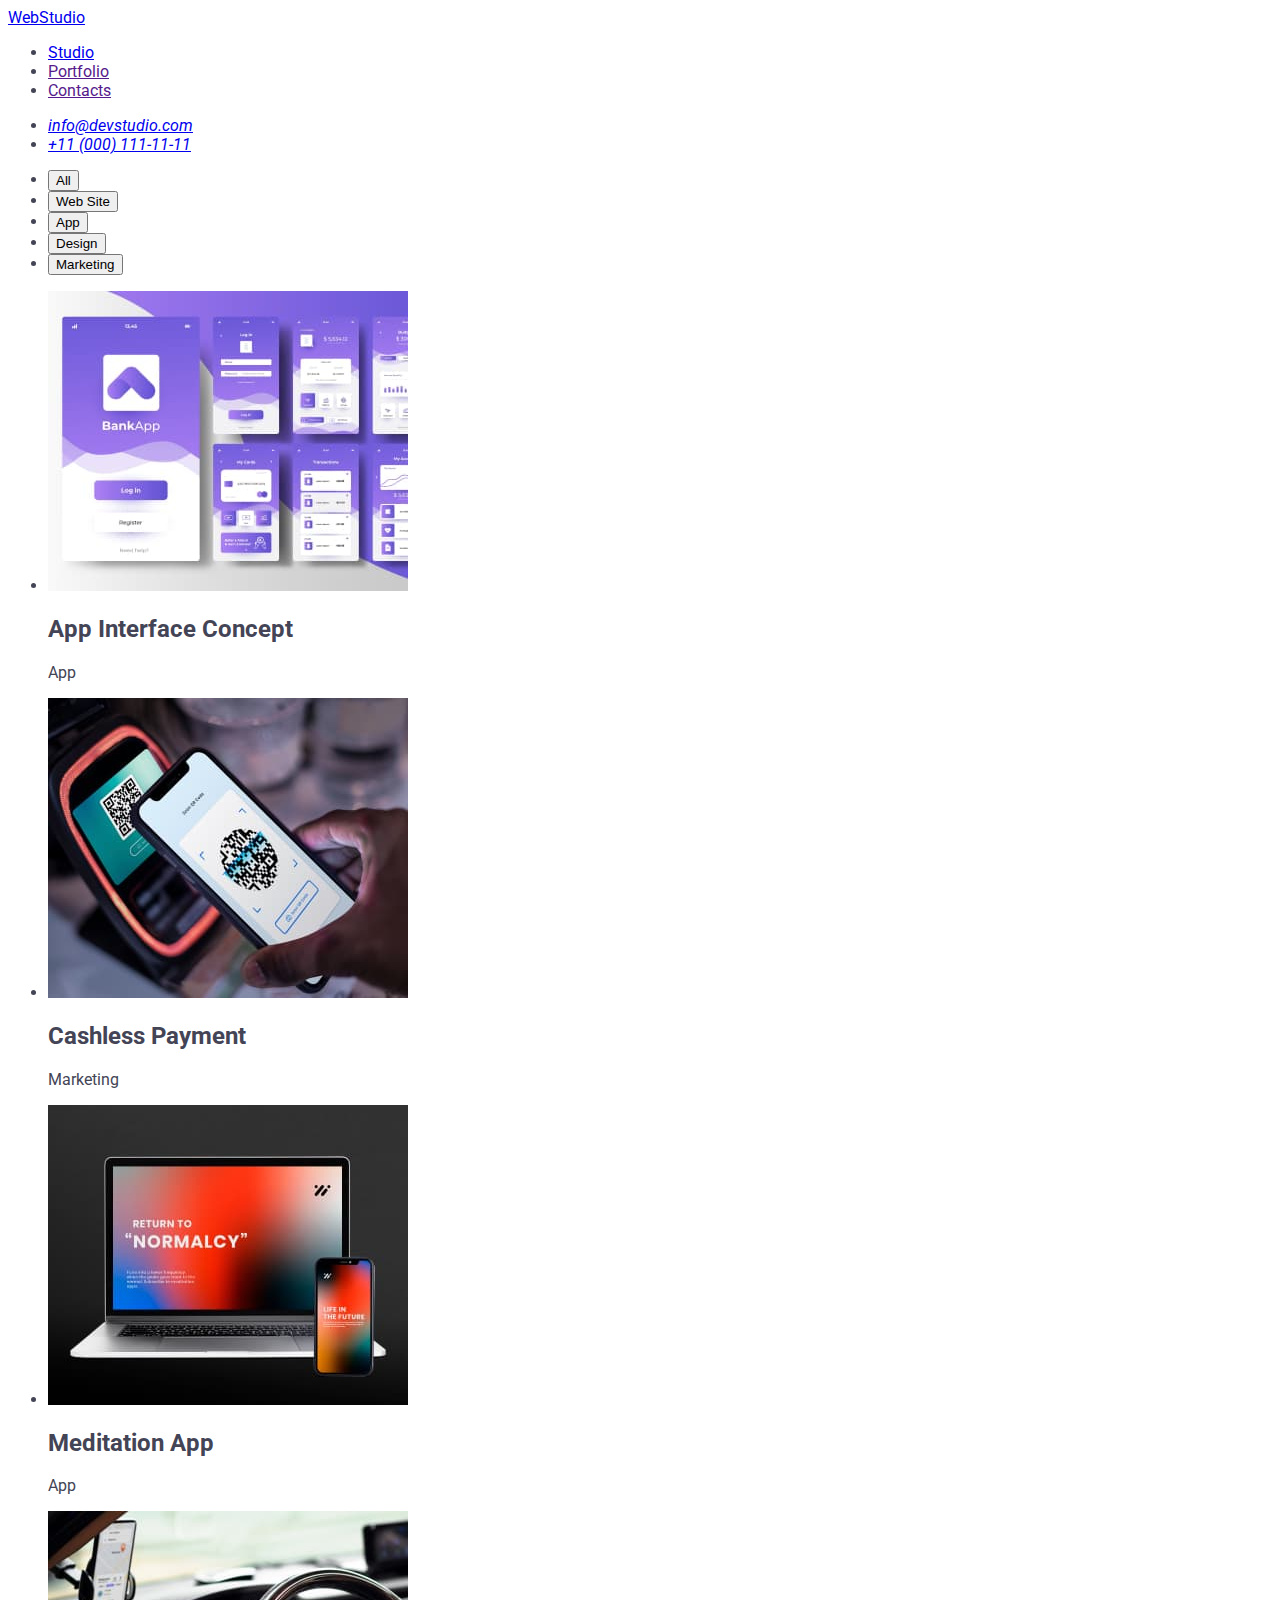
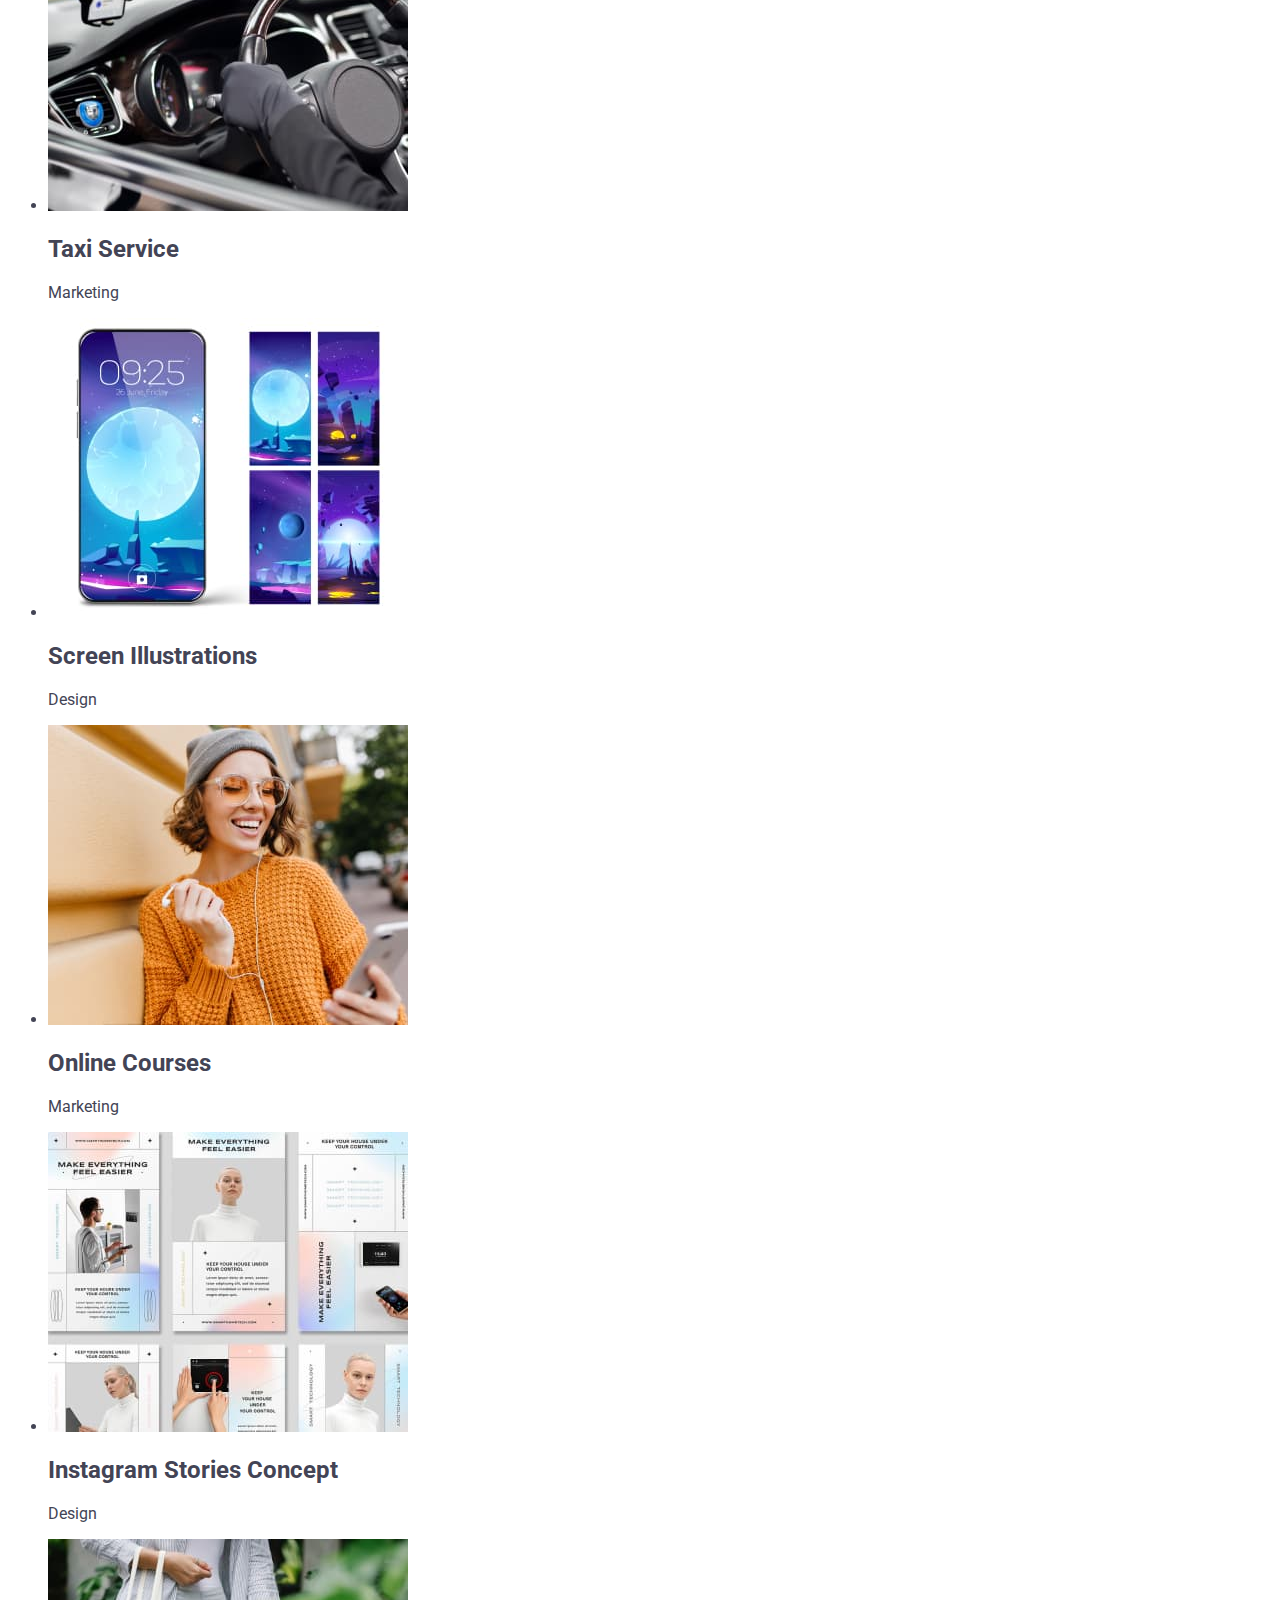
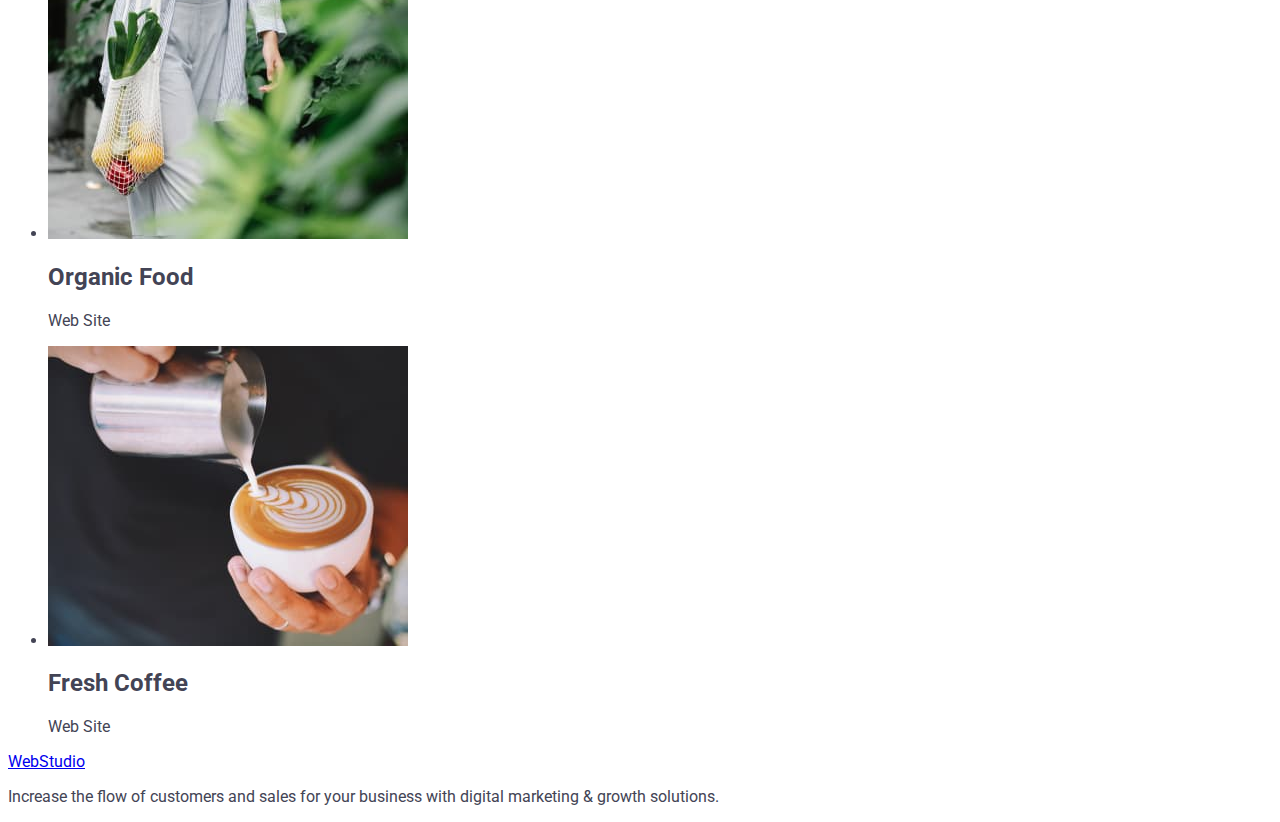
==== portfolio.html @ aa337e23 "header" ====
<!DOCTYPE html>
<html lang="en">

<head>
    <meta charset="UTF-8">
    <meta http-equiv="X-UA-Compatible" content="IE=edge">
    <meta name="viewport" content="width=device-width, initial-scale=1.0">
    <title>WebStudio</title>
    <link rel="preconnect" href="https://fonts.googleapis.com">
    <link rel="preconnect" href="https://fonts.gstatic.com" crossorigin>
    <link href="https://fonts.googleapis.com/css2?family=Raleway:wght@800&family=Roboto:wght@400;500;700;900&display=swap"
        rel="stylesheet">
    <link rel="stylesheet" href="./css/styles.css">
</head>

<body>
    <header>
        <nav>
            <a href="./index.html">WebStudio</a>
            <ul>
                <li><a href="./index.html">Studio</a></li>
                <li><a href="">Portfolio</a></li>
                <li><a href="">Contacts</a></li>
            </ul>
        </nav>
        <address>
            <ul>
                <li><a href="mailto:info@devstudio.com">info@devstudio.com</a></li>
                <li><a href="tel:+110001111111">+11 (000) 111-11-11</a></li>
            </ul>
        </address>
    </header>
    <main>
        <section>
            <h1 hidden>Filter</h1>
            <ul>
        <li><button type="button">All</button></li>
        <li><button type="button">Web Site</button></li>        
        <li><button type="button">App</button></li>
        <li><button type="button">Design</button></li>
        <li><button type="button">Marketing</button></li>
           </ul>
           <ul>
        <li>
            <img src="./images/bankap.jpg" alt="Banking App" width="360">
            <h2>App Interface Concept</h2>
            <p>App</p>
        </li>
        <li>
            <img src="./images/cashpay.jpg" alt="Cashless Payment" width="360">
            <h2>Cashless Payment</h2>
            <p>Marketing</p>
        </li>
        <li>
            <img src="./images/mediap.jpg" alt="Meditation App" width="360">
            <h2>Meditation App</h2>
            <p>App</p>
        </li>
        <li>
            <img src="./images/taxis.jpg" alt="Taxi Service" width="360">
            <h2>Taxi Service</h2>
            <p>Marketing</p>
        </li>
        <li>
            <img src="./images/screen.jpg" alt="Screen Illustrations" width="360">
            <h2>Screen Illustrations</h2>
            <p>Design</p>
        </li>
        <li>
            <img src="./images/onlinec.jpg" alt="Girl with phone" width="360">
            <h2>Online Courses</h2>
            <p>Marketing</p>
        </li>
        <li>
            <img src="./images/instor.jpg" alt="Instagram Stories" width="360">
            <h2>Instagram Stories Concept</h2>
            <p>Design</p>
        </li>
        <li>
            <img src="./images/organf.jpg" alt="Organic Food" width="360">
            <h2>Organic Food</h2>
            <p>Web Site</p>
        </li>
        <li>
            <img src="./images/fcoffee.jpg" alt="Cup with coffee" width="360">
            <h2>Fresh Coffee</h2>
            <p>Web Site</p>
        </li>
        </ul>          
        </section>
  </main>
    <footer>
        <a href="./index.html">WebStudio</a>
        <P>Increase the flow of customers and sales for your business with digital marketing & growth solutions.</P>
    </footer>
    </body>
    </html>
---- css/styles.css ----
:root {

}
body {font-family: 'Roboto', sans-serif;
    font-size: 16px;
    color: #434455;
}
.link {
        text-decoration: none;
    }

    .list {
        list-style: none;
    }
/* HEADER */

.logo {
    font-weight: 800;
    font-size: 18px;
    line-height: calc21/18;
    color: #2E2F42;
}

.logo1 {
color: #4D5AE5;
}
.link-nav {
    font-weight: 500;
    line-height: calc24/16;
    color: #2E2F42;
}
.link-adrs {
    font-style: normal;
    line-height: 1.5;
    color: #434455;
}
.link-adrs:hover,
.link-adrs:focus {color: tomato;}
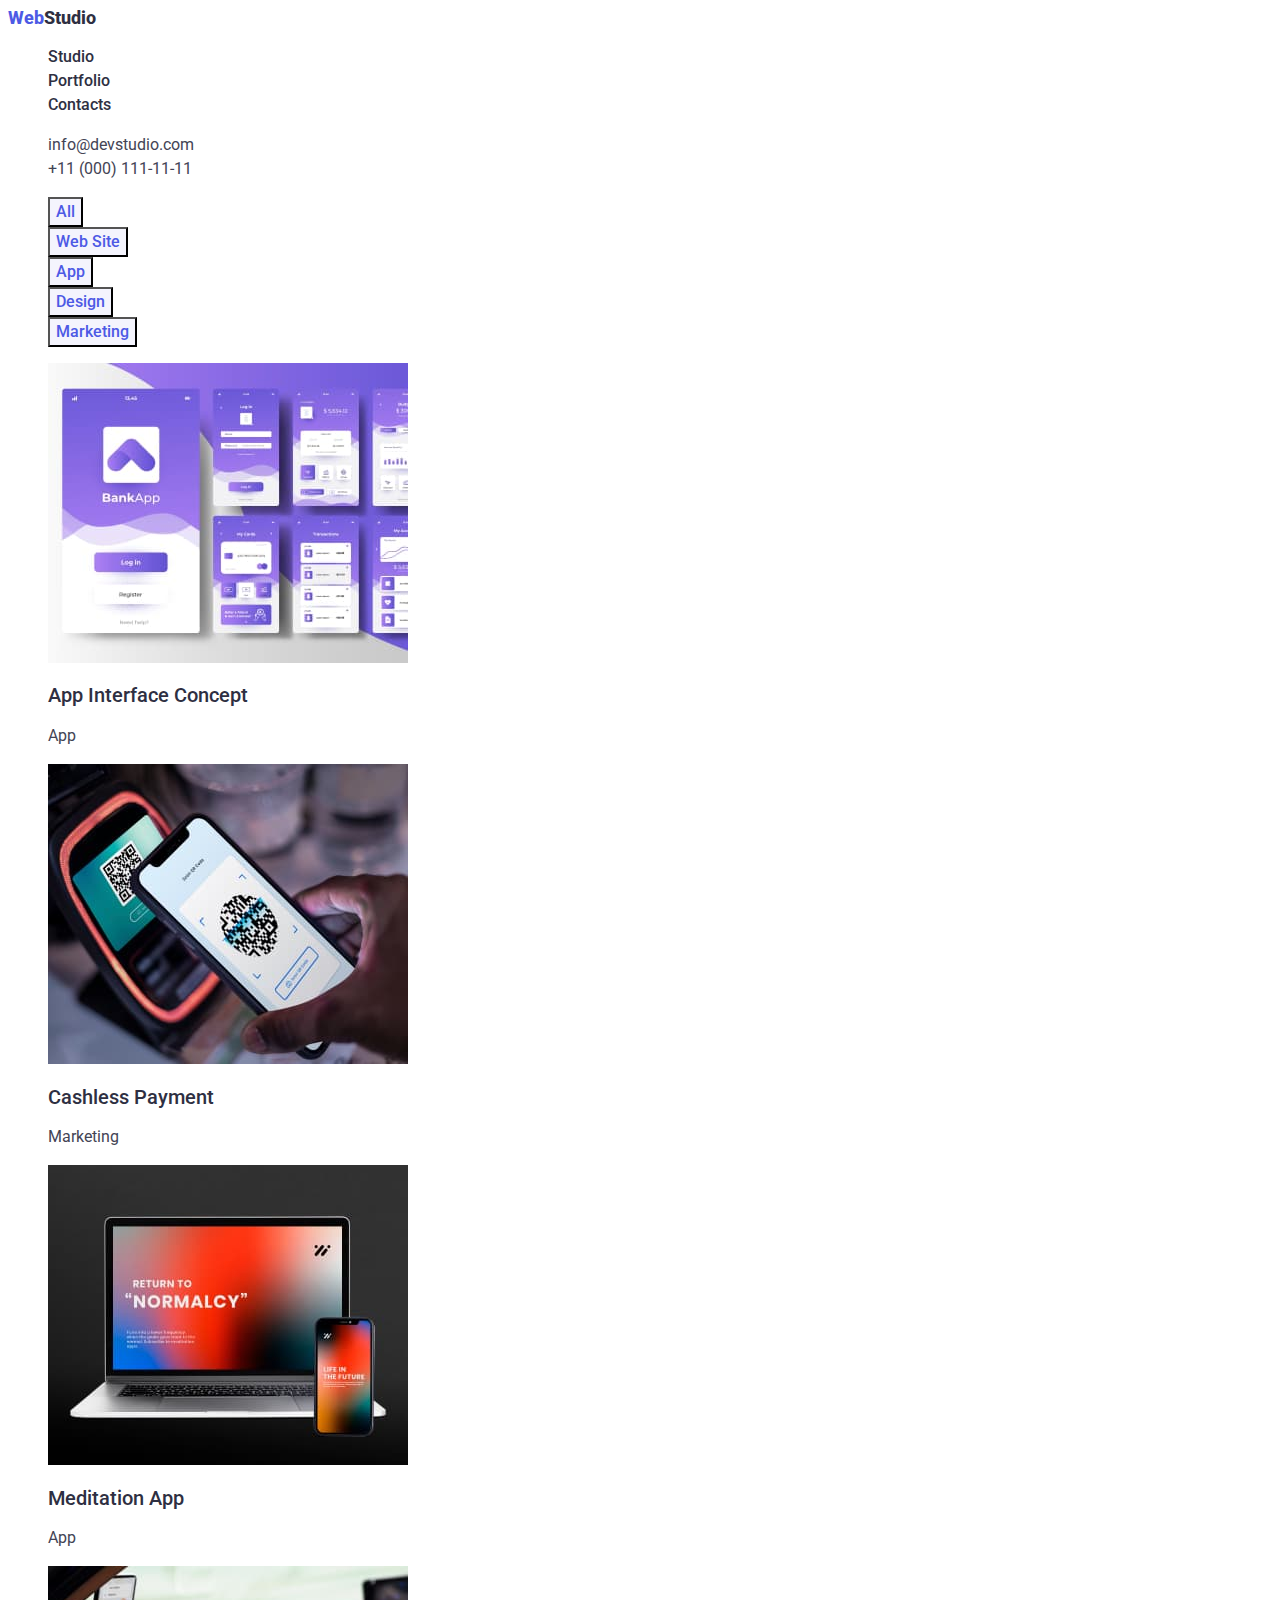
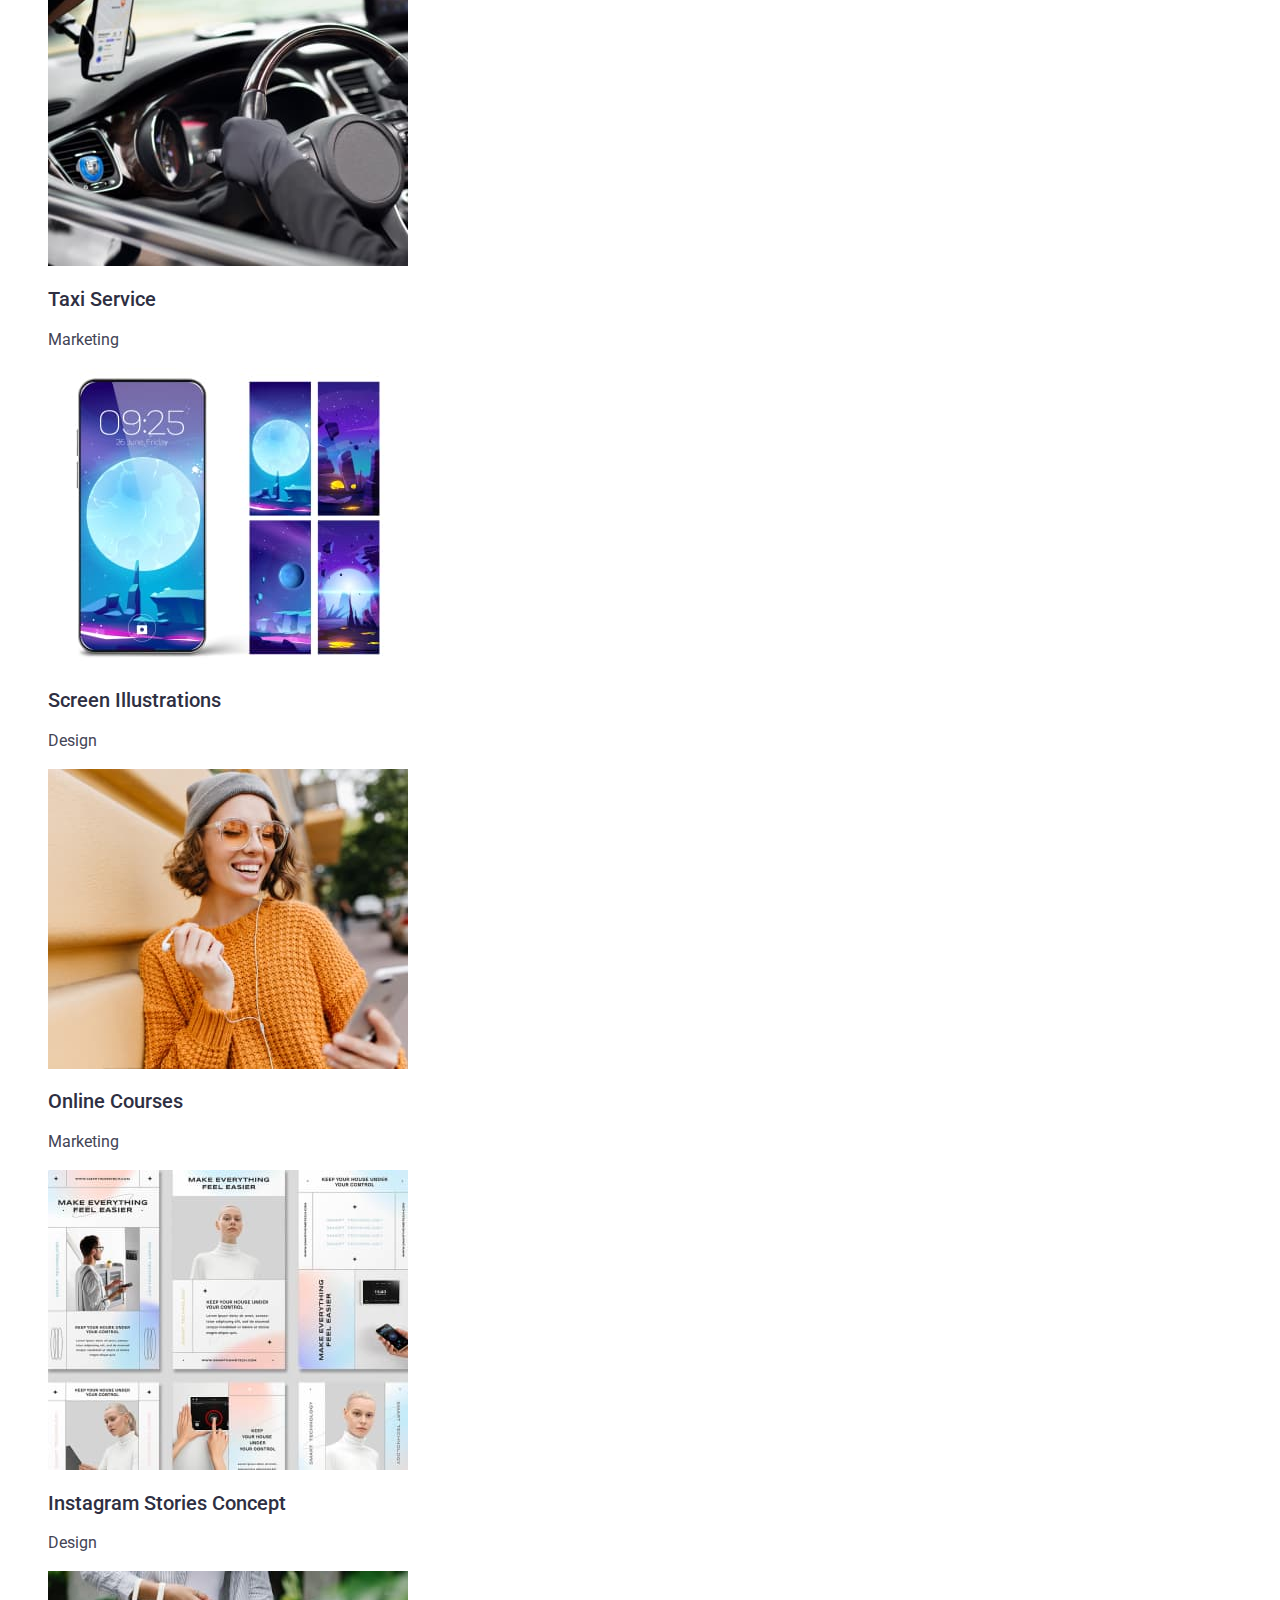
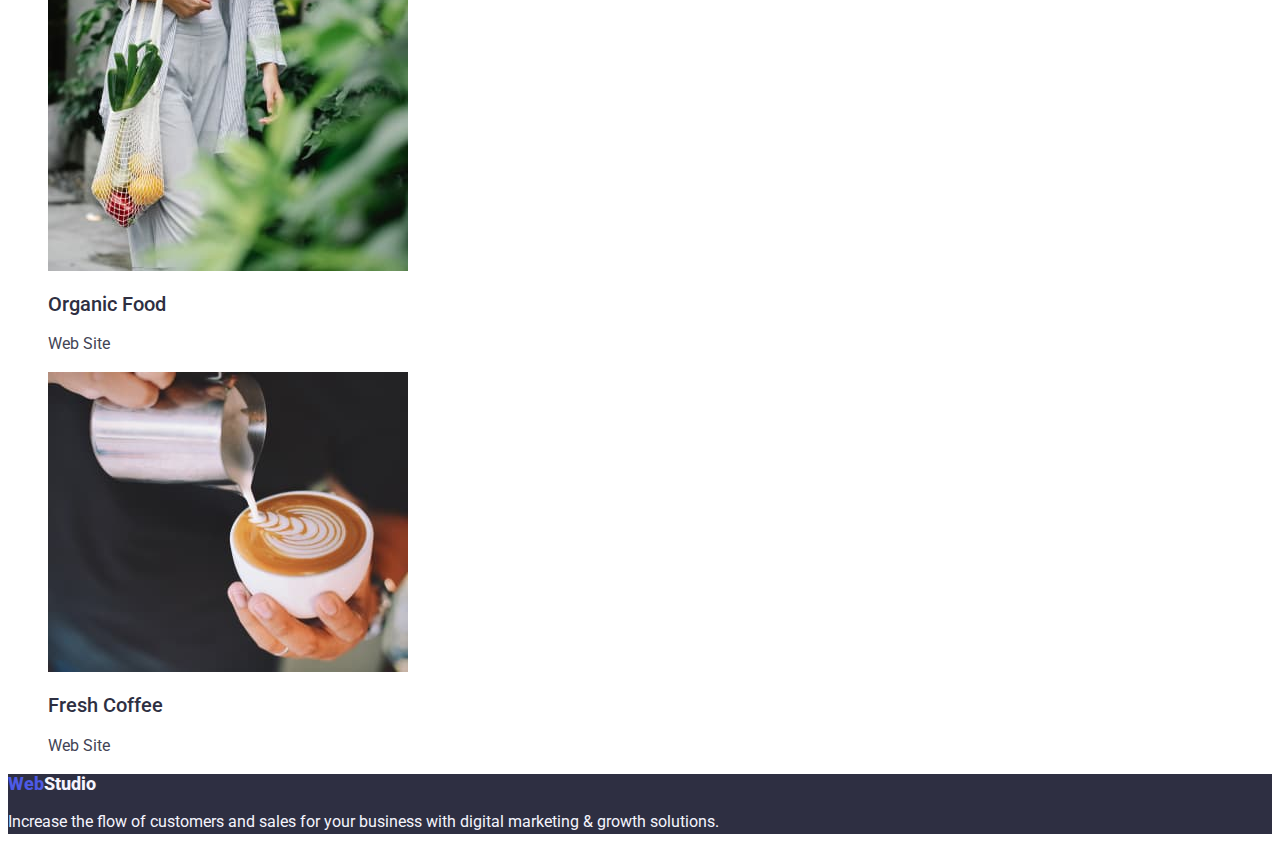
==== commit db27f336: "portcss" ====
--- a/portfolio.html
+++ b/portfolio.html
@@ -8,7 +8,8 @@
     <title>WebStudio</title>
     <link rel="preconnect" href="https://fonts.googleapis.com">
     <link rel="preconnect" href="https://fonts.gstatic.com" crossorigin>
-    <link href="https://fonts.googleapis.com/css2?family=Raleway:wght@800&family=Roboto:wght@400;500;700;900&display=swap"
+    <link
+        href="https://fonts.googleapis.com/css2?family=Raleway:wght@800&family=Roboto:wght@400;500;700;900&display=swap"
         rel="stylesheet">
     <link rel="stylesheet" href="./css/styles.css">
 </head>
@@ -16,82 +17,82 @@
 <body>
     <header>
         <nav>
-            <a href="./index.html">WebStudio</a>
-            <ul>
-                <li><a href="./index.html">Studio</a></li>
-                <li><a href="">Portfolio</a></li>
-                <li><a href="">Contacts</a></li>
+            <a href="./index.html" class="link logo"><span class="logo-part">Web</span>Studio</a>
+            <ul class="list">
+                <li><a href="./index.html" class="link-nav link">Studio</a></li>
+                <li><a href="./portfolio.html" class="link-nav link">Portfolio</a></li>
+                <li><a href="" class="link-nav link">Contacts</a></li>
             </ul>
         </nav>
         <address>
-            <ul>
-                <li><a href="mailto:info@devstudio.com">info@devstudio.com</a></li>
-                <li><a href="tel:+110001111111">+11 (000) 111-11-11</a></li>
+            <ul class="list">
+                <li><a href="mailto:info@devstudio.com" class="link-adrs link">info@devstudio.com</a></li>
+                <li><a href="tel:+110001111111" class="link-adrs link">+11 (000) 111-11-11</a></li>
             </ul>
         </address>
     </header>
     <main>
-        <section>
-            <h1 hidden>Filter</h1>
-            <ul>
-        <li><button type="button">All</button></li>
-        <li><button type="button">Web Site</button></li>        
-        <li><button type="button">App</button></li>
-        <li><button type="button">Design</button></li>
-        <li><button type="button">Marketing</button></li>
+        <section class="filter">
+            <h1 hidden class="filter-title">Filter</h1>
+            <ul class="filter-menu-list">
+        <li class="filter-list-item"><button type="button" class="filter-item-btn">All</button></li>
+        <li class="filter-list-item"><button type="button" class="filter-item-btn">Web Site</button></li>        
+        <li class="filter-list-item"><button type="button" class="filter-item-btn">App</button></li>
+        <li class="filter-list-item"><button type="button" class="filter-item-btn">Design</button></li>
+        <li class="filter-list-item"><button type="button" class="filter-item-btn">Marketing</button></li>
            </ul>
-           <ul>
-        <li>
-            <img src="./images/bankap.jpg" alt="Banking App" width="360">
-            <h2>App Interface Concept</h2>
-            <p>App</p>
+           <ul class="filter-card-list">
+        <li class="card-item">
+            <img src="./images/bankap.jpg" alt="Banking App" width="360" class="card-item-img">
+            <h2 class="card-item-title title">App Interface Concept</h2>
+            <p class="card-item-text text">App</p>
         </li>
-        <li>
-            <img src="./images/cashpay.jpg" alt="Cashless Payment" width="360">
-            <h2>Cashless Payment</h2>
-            <p>Marketing</p>
+        <li class="card-item">
+            <img src="./images/cashpay.jpg" alt="Cashless Payment" width="360" class="card-item-img">
+            <h2 class="card-item-title title">Cashless Payment</h2>
+            <p class="card-item-text text">Marketing</p>
         </li>
-        <li>
-            <img src="./images/mediap.jpg" alt="Meditation App" width="360">
-            <h2>Meditation App</h2>
-            <p>App</p>
+        <li class="card-item">
+            <img src="./images/mediap.jpg" alt="Meditation App" width="360" class="card-item-img">
+            <h2 class="card-item-title title">Meditation App</h2>
+            <p class="card-item-text text">App</p>
         </li>
-        <li>
-            <img src="./images/taxis.jpg" alt="Taxi Service" width="360">
-            <h2>Taxi Service</h2>
-            <p>Marketing</p>
+        <li class="card-item">
+            <img src="./images/taxis.jpg" alt="Taxi Service" width="360" class="card-item-img">
+            <h2 class="card-item-title title">Taxi Service</h2>
+            <p class="card-item-text text">Marketing</p>
         </li>
-        <li>
-            <img src="./images/screen.jpg" alt="Screen Illustrations" width="360">
-            <h2>Screen Illustrations</h2>
-            <p>Design</p>
+        <li class="card-item">
+            <img src="./images/screen.jpg" alt="Screen Illustrations" width="360" class="card-item-img">
+            <h2 class="card-item-title title">Screen Illustrations</h2>
+            <p class="card-item-text text">Design</p>
         </li>
-        <li>
-            <img src="./images/onlinec.jpg" alt="Girl with phone" width="360">
-            <h2>Online Courses</h2>
-            <p>Marketing</p>
+        <li class="card-item">
+            <img src="./images/onlinec.jpg" alt="Girl with phone" width="360" class="card-item-img">
+            <h2 class="card-item-title title">Online Courses</h2>
+            <p class="card-item-text text">Marketing</p>
         </li>
-        <li>
-            <img src="./images/instor.jpg" alt="Instagram Stories" width="360">
-            <h2>Instagram Stories Concept</h2>
-            <p>Design</p>
+        <li class="card-item">
+            <img src="./images/instor.jpg" alt="Instagram Stories" width="360" class="card-item-img">
+            <h2 class="card-item-title title">Instagram Stories Concept</h2>
+            <p class="card-item-text text">Design</p>
         </li>
-        <li>
-            <img src="./images/organf.jpg" alt="Organic Food" width="360">
-            <h2>Organic Food</h2>
-            <p>Web Site</p>
+        <li class="card-item">
+            <img src="./images/organf.jpg" alt="Organic Food" width="360" class="card-item-img">
+            <h2 class="card-item-title title">Organic Food</h2>
+            <p class="card-item-text text">Web Site</p>
         </li>
-        <li>
-            <img src="./images/fcoffee.jpg" alt="Cup with coffee" width="360">
-            <h2>Fresh Coffee</h2>
-            <p>Web Site</p>
+        <li class="card-item">
+            <img src="./images/fcoffee.jpg" alt="Cup with coffee" width="360" class="card-item-img">
+            <h2 class="card-item-title title">Fresh Coffee</h2>
+            <p class="card-item-text text">Web Site</p>
         </li>
         </ul>          
         </section>
   </main>
-    <footer>
-        <a href="./index.html">WebStudio</a>
-        <P>Increase the flow of customers and sales for your business with digital marketing & growth solutions.</P>
-    </footer>
-    </body>
+<footer class="footer">
+    <a href="./index.html" class="link foot"><span class="logo-part">Web</span>Studio</a>
+    <P class="footer-text text">Increase the flow of customers and sales for your business with digital marketing &
+        growth solutions.</P>
+</footer>
     </html>--- a/css/styles.css
+++ b/css/styles.css
@@ -1,38 +1,176 @@
-:root {
+:root {--active-color: #404BBF;
 
 }
-body {font-family: 'Roboto', sans-serif;
-    font-size: 16px;
+body 
+{font-family: 'Roboto', sans-serif;
     color: #434455;
+    background-color: #FFFFFF;
 }
 .link {
         text-decoration: none;
     }
-
-    .list {
+ul {
+    list-style-type: none;
+}
+.list {
         list-style: none;
     }
+.title {
+    font-weight: 500;
+    font-size: 20px;
+    line-height: 1.2;
+    color: #2E2F42;
+    }
+.text {
+    font-size: 16px;
+    line-height: 1.5;
+         }
 /* HEADER */
 
 .logo {
     font-weight: 800;
     font-size: 18px;
-    line-height: calc21/18;
+    line-height: 1.16;
     color: #2E2F42;
 }
 
-.logo1 {
+.logo-part {
 color: #4D5AE5;
 }
 .link-nav {
     font-weight: 500;
-    line-height: calc24/16;
+    line-height: 1.50;
     color: #2E2F42;
+}
+.link-nav:active  {
+    color: var(--active-color);
 }
 .link-adrs {
     font-style: normal;
     line-height: 1.5;
     color: #434455;
 }
+.link-adrs:active,
 .link-adrs:hover,
-.link-adrs:focus {color: tomato;}+.link-adrs:focus {
+    color: var(--active-color);
+}
+
+/*!------------------ HERO ---------------------------*/
+.hero {background-color: #2E2F42;}
+
+.hero-title {
+    font-weight: 700;
+    font-size: 56px;
+    line-height: 1.07;
+    Color: #FFFFFF;
+}
+
+.hero-btn {
+    font-weight: 500;
+    font-size: 16px;
+    line-height: 1.5;
+    cursor: pointer;
+    color: #FFFFFF;
+    background-color: #4D5AE5;
+}
+.hero-btn:focus,
+.hero-btn:hover {
+    background-color:#404BBF
+}
+
+/*!------------------our advantages---------------------  */
+.adv {}
+
+.adv-title {}
+
+.adv-list {}
+
+.adv-item {}
+
+.adv-item-title {}
+
+
+.adv-item-text {}
+
+/*!------------------What are we doing---------------------  */
+.wawd {}
+
+.wawd-title {
+    font-weight: 700;
+    font-size: 36px;
+    line-height: 1.1;
+    color: #2E2F42;
+}
+
+.wawd-list {}
+
+.waws-item {}
+
+/*!------------------Our Team-------------------------------  */
+ .team {}
+
+ .team-title {}
+
+ .team-list {}
+
+ .team-item {}
+
+ .team-item-img {}
+
+ .team-item-title {}
+
+ .team-item-text {}
+
+
+
+
+ /*!------------------FOOTER-------------------------------  */
+
+ .footer {
+    background-color: #2E2F42;
+}
+.footer-text {
+    color: #F4F4FD;}
+    .foot {
+        font-weight: 800;
+        font-size: 18px;
+        line-height: 1.16;
+        color: #F4F4FD;
+    }
+
+
+        /*!------------------FILTER-------------------------------  */
+.filter {}
+        
+.filter-title {display: none;}
+        
+.filter-menu-list {}
+        
+.filter-list-item {}
+        
+.filter-item-btn {
+    font-family: 'Roboto';
+        font-style: normal;
+        font-weight: 500;
+        font-size: 16px;
+        line-height: 1.5;
+        color: #4D5AE5;
+        background: #F4F4FD;
+}
+.filter-item-btn:hover,
+.filter-item-btn:focus,
+.filter-item-btn:active {
+    color: #FFFFFF;
+    background: #404BBF;
+}
+.filter-card-list {}
+        
+.card-item {}
+        
+.card-item-img {}
+        
+.card-item-title {}
+
+.card-item-text {}
+        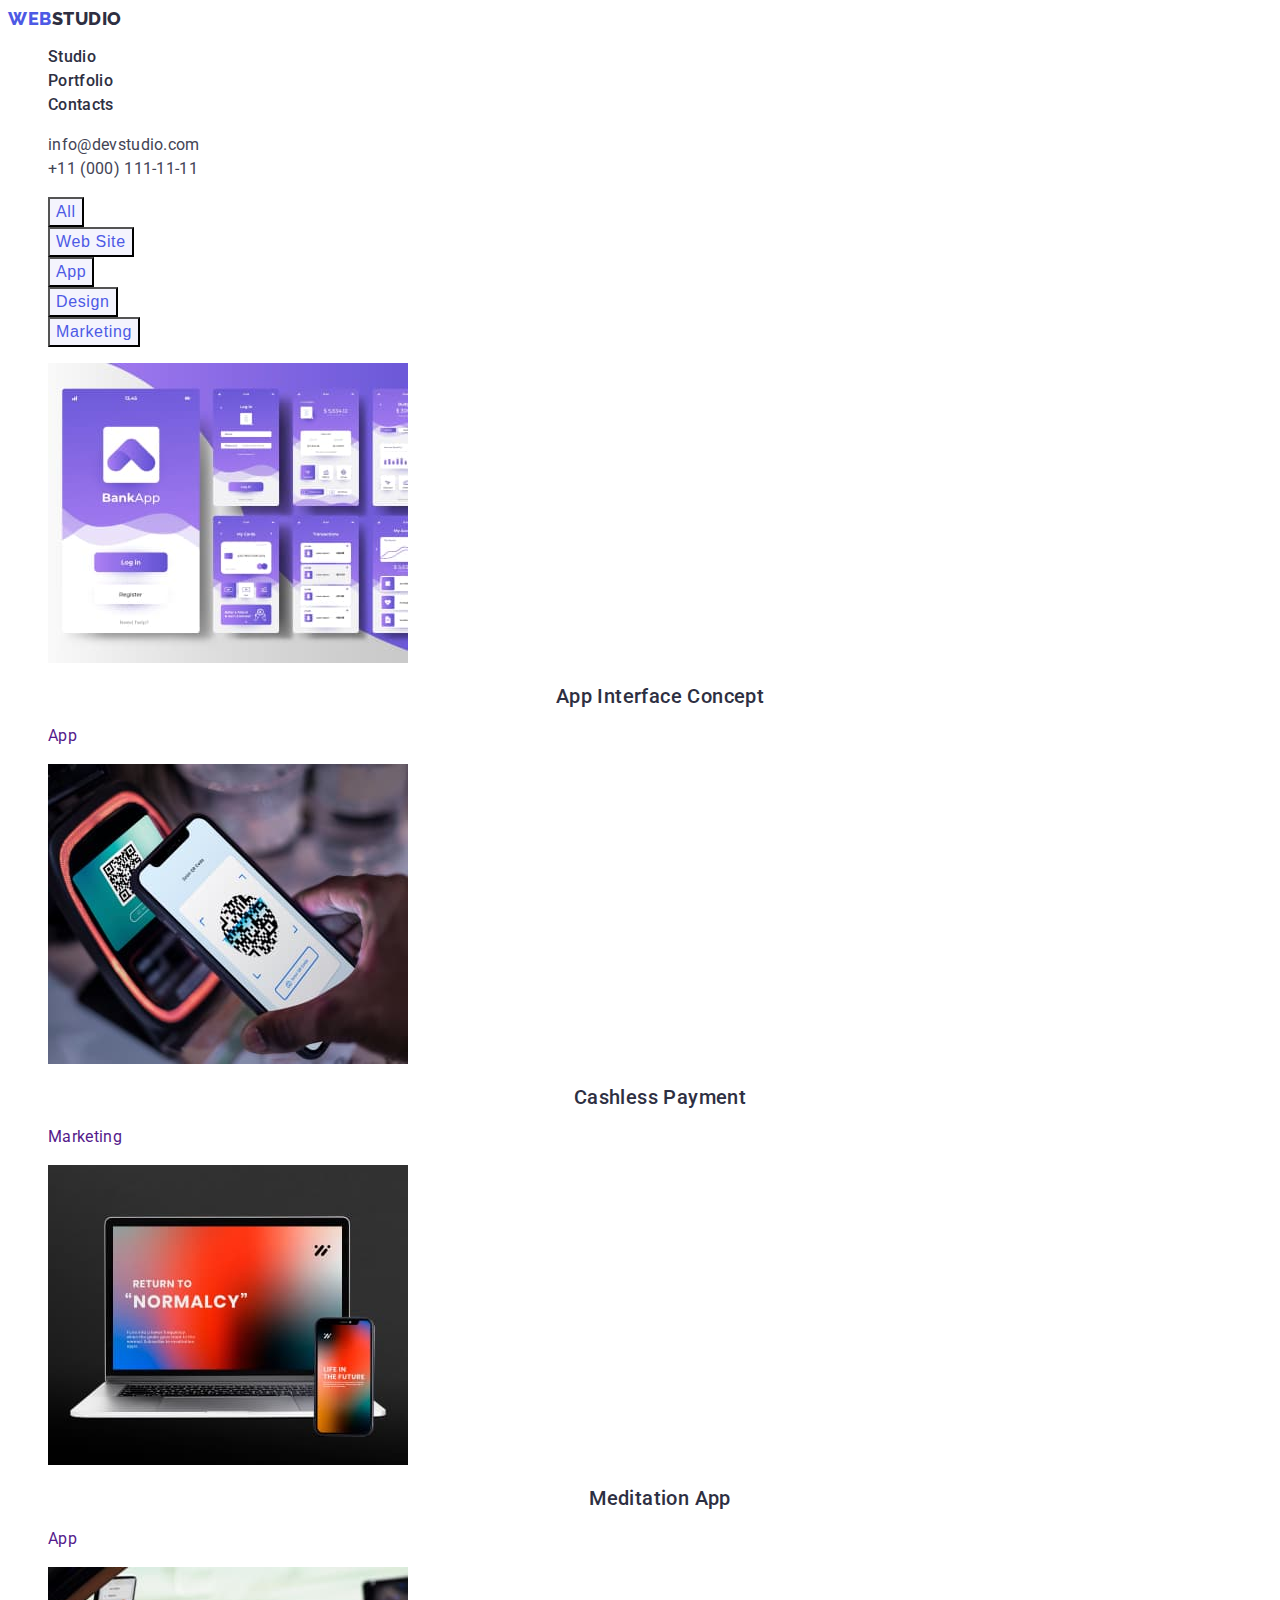
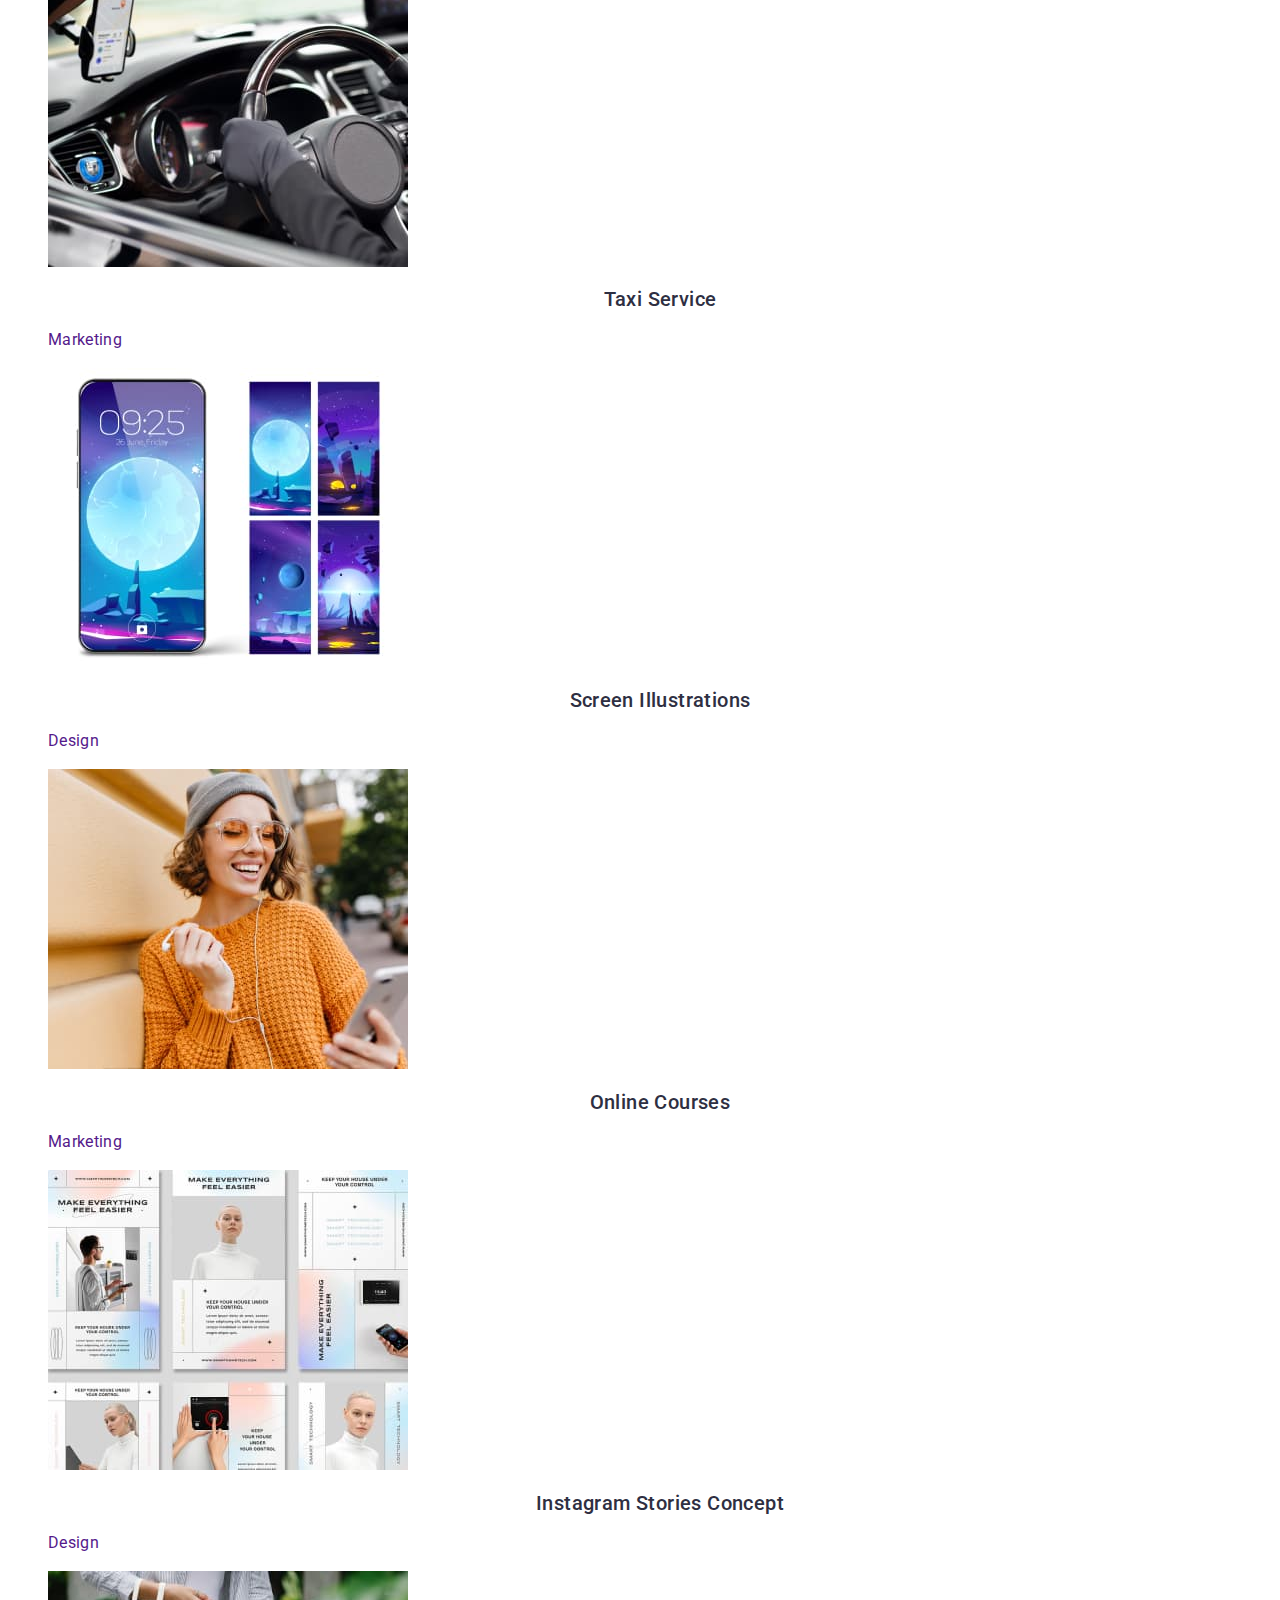
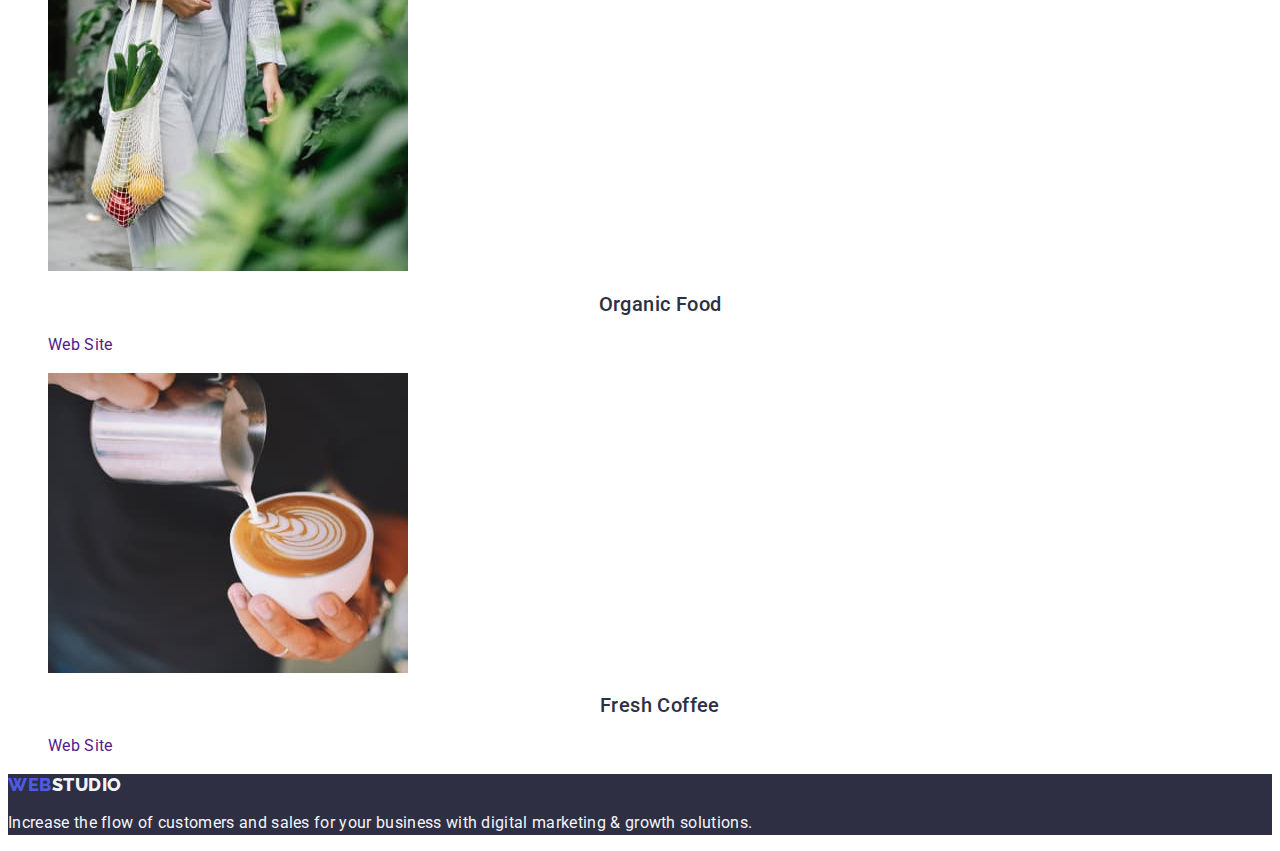
==== commit cf228569: "1pravka" ====
--- a/portfolio.html
+++ b/portfolio.html
@@ -17,14 +17,14 @@
 <body>
     <header>
         <nav>
-            <a href="./index.html" class="link logo"><span class="logo-part">Web</span>Studio</a>
+            <a href="./index.html" class="link logo">Web<span class="logo-part">Studio</span></a>
             <ul class="list">
                 <li><a href="./index.html" class="link-nav link">Studio</a></li>
                 <li><a href="./portfolio.html" class="link-nav link">Portfolio</a></li>
                 <li><a href="" class="link-nav link">Contacts</a></li>
             </ul>
         </nav>
-        <address>
+        <address class="adrs">
             <ul class="list">
                 <li><a href="mailto:info@devstudio.com" class="link-adrs link">info@devstudio.com</a></li>
                 <li><a href="tel:+110001111111" class="link-adrs link">+11 (000) 111-11-11</a></li>
@@ -34,64 +34,82 @@
     <main>
         <section class="filter">
             <h1 hidden class="filter-title">Filter</h1>
-            <ul class="filter-menu-list">
+            <ul class="filter-list list">
         <li class="filter-list-item"><button type="button" class="filter-item-btn">All</button></li>
         <li class="filter-list-item"><button type="button" class="filter-item-btn">Web Site</button></li>        
         <li class="filter-list-item"><button type="button" class="filter-item-btn">App</button></li>
         <li class="filter-list-item"><button type="button" class="filter-item-btn">Design</button></li>
         <li class="filter-list-item"><button type="button" class="filter-item-btn">Marketing</button></li>
            </ul>
-           <ul class="filter-card-list">
+           <ul class="filter-card-list list">
         <li class="card-item">
+            <a href="" class="card-item-link link">
             <img src="./images/bankap.jpg" alt="Banking App" width="360" class="card-item-img">
             <h2 class="card-item-title title">App Interface Concept</h2>
             <p class="card-item-text text">App</p>
+            </a>
         </li>
         <li class="card-item">
+            <a href="" class="card-item-link link">
             <img src="./images/cashpay.jpg" alt="Cashless Payment" width="360" class="card-item-img">
             <h2 class="card-item-title title">Cashless Payment</h2>
             <p class="card-item-text text">Marketing</p>
+            </a>
         </li>
         <li class="card-item">
+            <a href="" class="card-item-link link">
             <img src="./images/mediap.jpg" alt="Meditation App" width="360" class="card-item-img">
             <h2 class="card-item-title title">Meditation App</h2>
             <p class="card-item-text text">App</p>
+            </a>
         </li>
         <li class="card-item">
+            <a href="" class="card-item-link link">
             <img src="./images/taxis.jpg" alt="Taxi Service" width="360" class="card-item-img">
             <h2 class="card-item-title title">Taxi Service</h2>
             <p class="card-item-text text">Marketing</p>
+            </a>
         </li>
         <li class="card-item">
+            <a href="" class="card-item-link link">
             <img src="./images/screen.jpg" alt="Screen Illustrations" width="360" class="card-item-img">
             <h2 class="card-item-title title">Screen Illustrations</h2>
             <p class="card-item-text text">Design</p>
+            </a>
         </li>
         <li class="card-item">
+            <a href="" class="card-item-link link">
             <img src="./images/onlinec.jpg" alt="Girl with phone" width="360" class="card-item-img">
             <h2 class="card-item-title title">Online Courses</h2>
             <p class="card-item-text text">Marketing</p>
+            </a>
         </li>
         <li class="card-item">
+            <a href="" class="card-item-link link">
             <img src="./images/instor.jpg" alt="Instagram Stories" width="360" class="card-item-img">
             <h2 class="card-item-title title">Instagram Stories Concept</h2>
             <p class="card-item-text text">Design</p>
+            </a>
         </li>
         <li class="card-item">
+            <a href="" class="card-item-link link">
             <img src="./images/organf.jpg" alt="Organic Food" width="360" class="card-item-img">
             <h2 class="card-item-title title">Organic Food</h2>
             <p class="card-item-text text">Web Site</p>
+            </a>
         </li>
         <li class="card-item">
+            <a href="" class="card-item-link link">
             <img src="./images/fcoffee.jpg" alt="Cup with coffee" width="360" class="card-item-img">
             <h2 class="card-item-title title">Fresh Coffee</h2>
             <p class="card-item-text text">Web Site</p>
+            </a>
         </li>
         </ul>          
         </section>
   </main>
 <footer class="footer">
-    <a href="./index.html" class="link foot"><span class="logo-part">Web</span>Studio</a>
+    <a href="./index.html" class="link logo">Web<span class="foot-logo-part">Studio</span></a>
     <P class="footer-text text">Increase the flow of customers and sales for your business with digital marketing &
         growth solutions.</P>
 </footer>
--- a/css/styles.css
+++ b/css/styles.css
@@ -1,17 +1,21 @@
-:root {--active-color: #404BBF;
-
-}
+:root {
+    --active-color: #404BBF;
+    --title-color: #2E2F42;
+    --simple-color: #4D5AE5;
+    --text-color: #434455;
+    --whitty-color: #FFFFFF;
+    --darwhit-color: #F4F4FD;
+    }
 body 
-{font-family: 'Roboto', sans-serif;
-    color: #434455;
-    background-color: #FFFFFF;
+{
+    font-family: 'Roboto', sans-serif;
+    color: var(--text-color);
+    background-color: var(--whitty-color);
 }
 .link {
         text-decoration: none;
     }
-ul {
-    list-style-type: none;
-}
+.ul {text-decoration: none;}
 .list {
         list-style: none;
     }
@@ -19,36 +23,50 @@
     font-weight: 500;
     font-size: 20px;
     line-height: 1.2;
-    color: #2E2F42;
+    text-align: center;
+    letter-spacing: 0.02em;
+    color: var(--title-color);
     }
 .text {
     font-size: 16px;
     line-height: 1.5;
+    letter-spacing: 0.02em;
          }
 /* HEADER */
 
 .logo {
+    font-family: 'Raleway',sans-serif;
     font-weight: 800;
     font-size: 18px;
-    line-height: 1.16;
-    color: #2E2F42;
+    line-height: 1.17;
+    letter-spacing: 0.03em;
+    text-transform: uppercase;
+    color: var(--simple-color)
 }
 
 .logo-part {
-color: #4D5AE5;
+color: var(--title-color);
 }
 .link-nav {
     font-weight: 500;
     line-height: 1.50;
-    color: #2E2F42;
-}
-.link-nav:active  {
-    color: var(--active-color);
-}
+    letter-spacing: 0.02em;
+    color: var(--title-color);
+}
+.link-nav:active,
+.link-nav:hover,
+.link-nav:focus {
+     color: var(--active-color);
+}
+.adrs {
+    font-style: normal
+    }
+
 .link-adrs {
     font-style: normal;
     line-height: 1.5;
-    color: #434455;
+    letter-spacing: 0.02em;
+    color: var(--text-color)
 }
 .link-adrs:active,
 .link-adrs:hover,
@@ -57,26 +75,30 @@
 }
 
 /*!------------------ HERO ---------------------------*/
-.hero {background-color: #2E2F42;}
+.hero {
+    background-color: var(--title-color);
+}
 
 .hero-title {
     font-weight: 700;
     font-size: 56px;
     line-height: 1.07;
-    Color: #FFFFFF;
+    Color: var(--whitty-color);
 }
 
 .hero-btn {
+    font-family: 'Roboto' sans-serif;
     font-weight: 500;
     font-size: 16px;
     line-height: 1.5;
+    letter-spacing: 0.04em;
     cursor: pointer;
-    color: #FFFFFF;
-    background-color: #4D5AE5;
+    color: var(--whitty-color);
+    background-color: var(--simple-color);
 }
 .hero-btn:focus,
 .hero-btn:hover {
-    background-color:#404BBF
+    background-color: var(--active-color);
 }
 
 /*!------------------our advantages---------------------  */
@@ -99,22 +121,37 @@
 .wawd-title {
     font-weight: 700;
     font-size: 36px;
-    line-height: 1.1;
+    line-height: 1.11;
+    text-align: center;
+    letter-spacing: 0.02em;
+    text-transform: capitalize;
+    color: var(--title-color);
+}
+
+.wawd-list {}
+
+.waws-item {}
+
+/*!------------------Our Team-------------------------------  */
+ .team {
+    background-color: var(--darwhit-color);
+ }
+
+ .team-title {
+    font-weight: 700;
+    font-size: 36px;
+    line-height: 1.11;
+    text-align: center;
+    letter-spacing: 0.02em;
+    text-transform: capitalize;
     color: #2E2F42;
-}
-
-.wawd-list {}
-
-.waws-item {}
-
-/*!------------------Our Team-------------------------------  */
- .team {}
-
- .team-title {}
+ }
 
  .team-list {}
 
- .team-item {}
+ .team-item {
+    background-color: var(--whitty-color)
+ }
 
  .team-item-img {}
 
@@ -131,46 +168,56 @@
     background-color: #2E2F42;
 }
 .footer-text {
-    color: #F4F4FD;}
-    .foot {
-        font-weight: 800;
-        font-size: 18px;
-        line-height: 1.16;
-        color: #F4F4FD;
+    color: var(--darwhit-color);
+letter-spacing: 0.02em;
+}
+    .foot-logo-part {
+      color: var(--darwhit-color);
     }
 
 
         /*!------------------FILTER-------------------------------  */
 .filter {}
         
-.filter-title {display: none;}
-        
-.filter-menu-list {}
+.filter-title {}
+        
+.filter-list {}
         
 .filter-list-item {}
         
 .filter-item-btn {
-    font-family: 'Roboto';
+    font-family: 
+        'Roboto' sans-serif;
         font-style: normal;
         font-weight: 500;
         font-size: 16px;
         line-height: 1.5;
-        color: #4D5AE5;
+        letter-spacing: 0.04em;
+        color: var(--simple-color);
         background: #F4F4FD;
+        cursor: pointer;
 }
 .filter-item-btn:hover,
 .filter-item-btn:focus,
 .filter-item-btn:active {
-    color: #FFFFFF;
-    background: #404BBF;
+    color: var(--whitty-color);
+    background: var(--active-color);
 }
 .filter-card-list {}
-        
+
+.card-item-link:hover,
+.card-item-link:focus {
+    color: var(--active-color);
+}
+
 .card-item {}
-        
+
+.card-item-link {}
+
+
 .card-item-img {}
-        
+
 .card-item-title {}
 
 .card-item-text {}
-        +
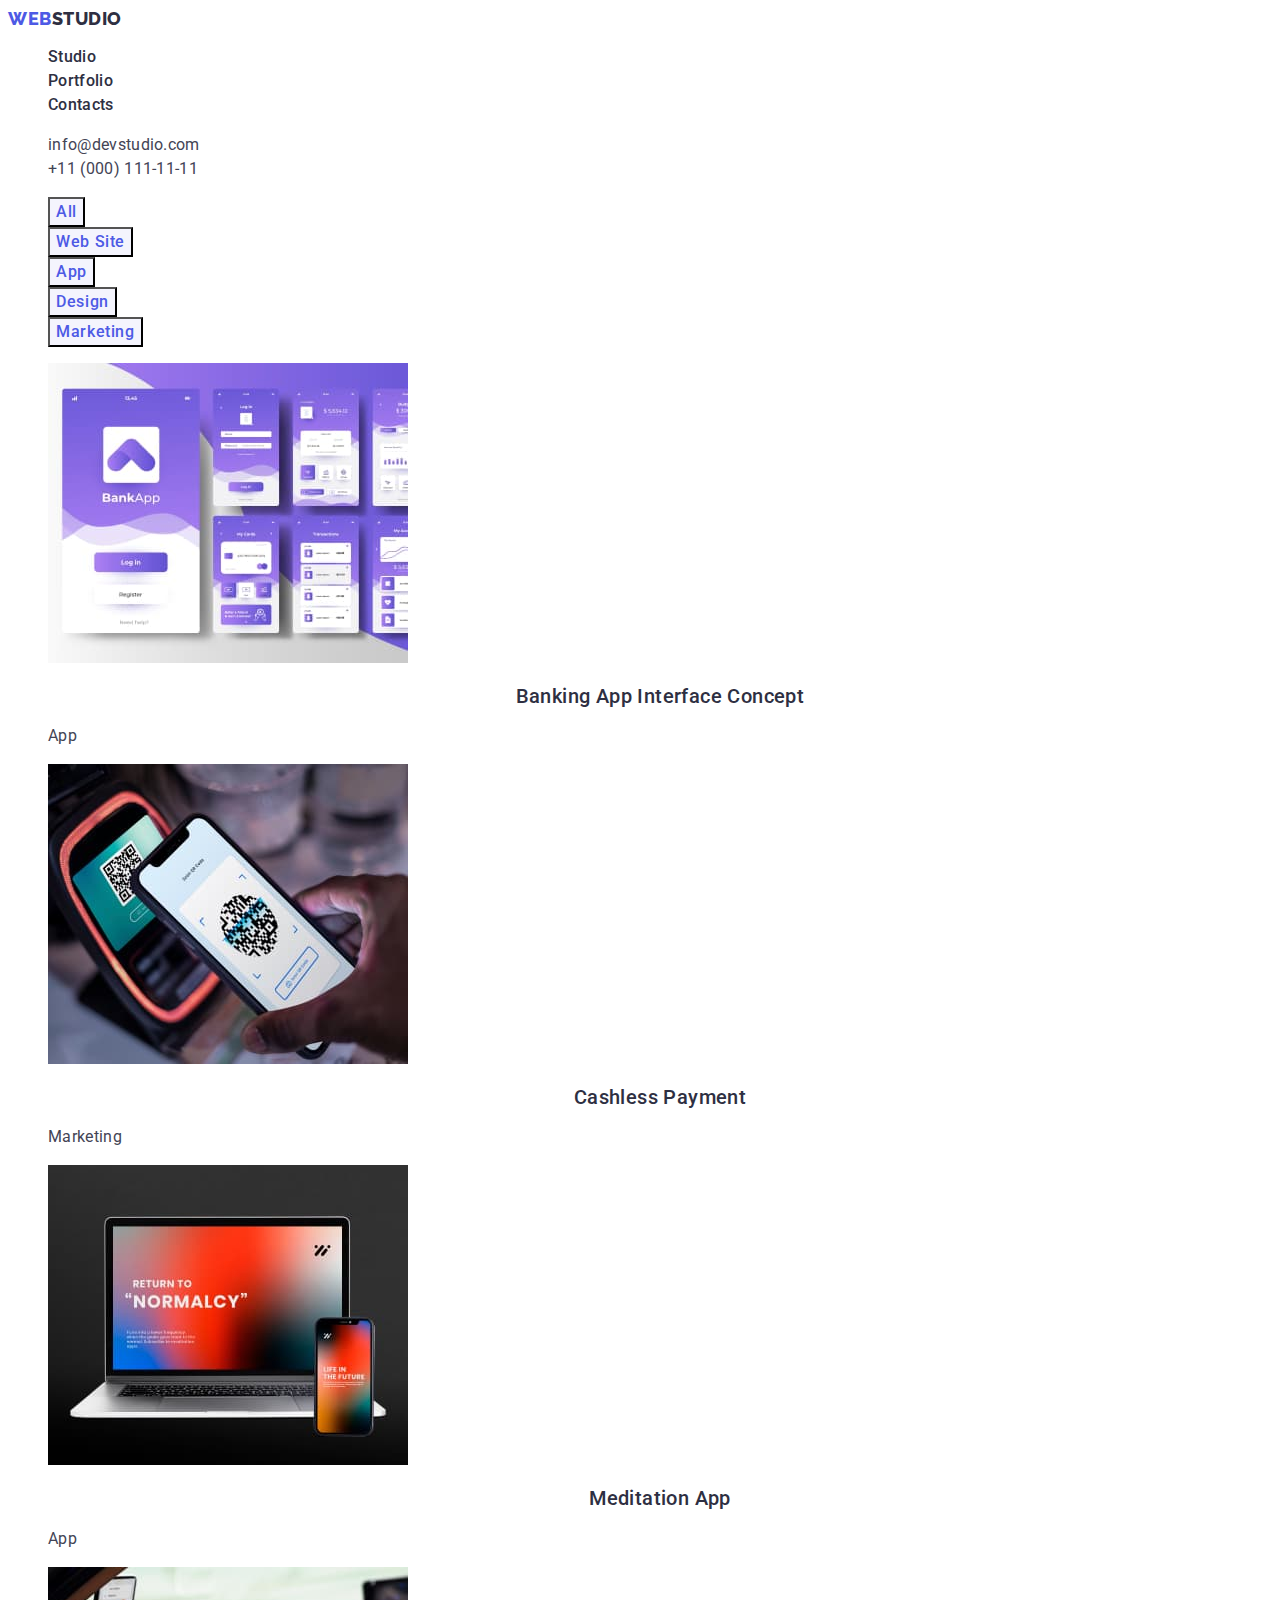
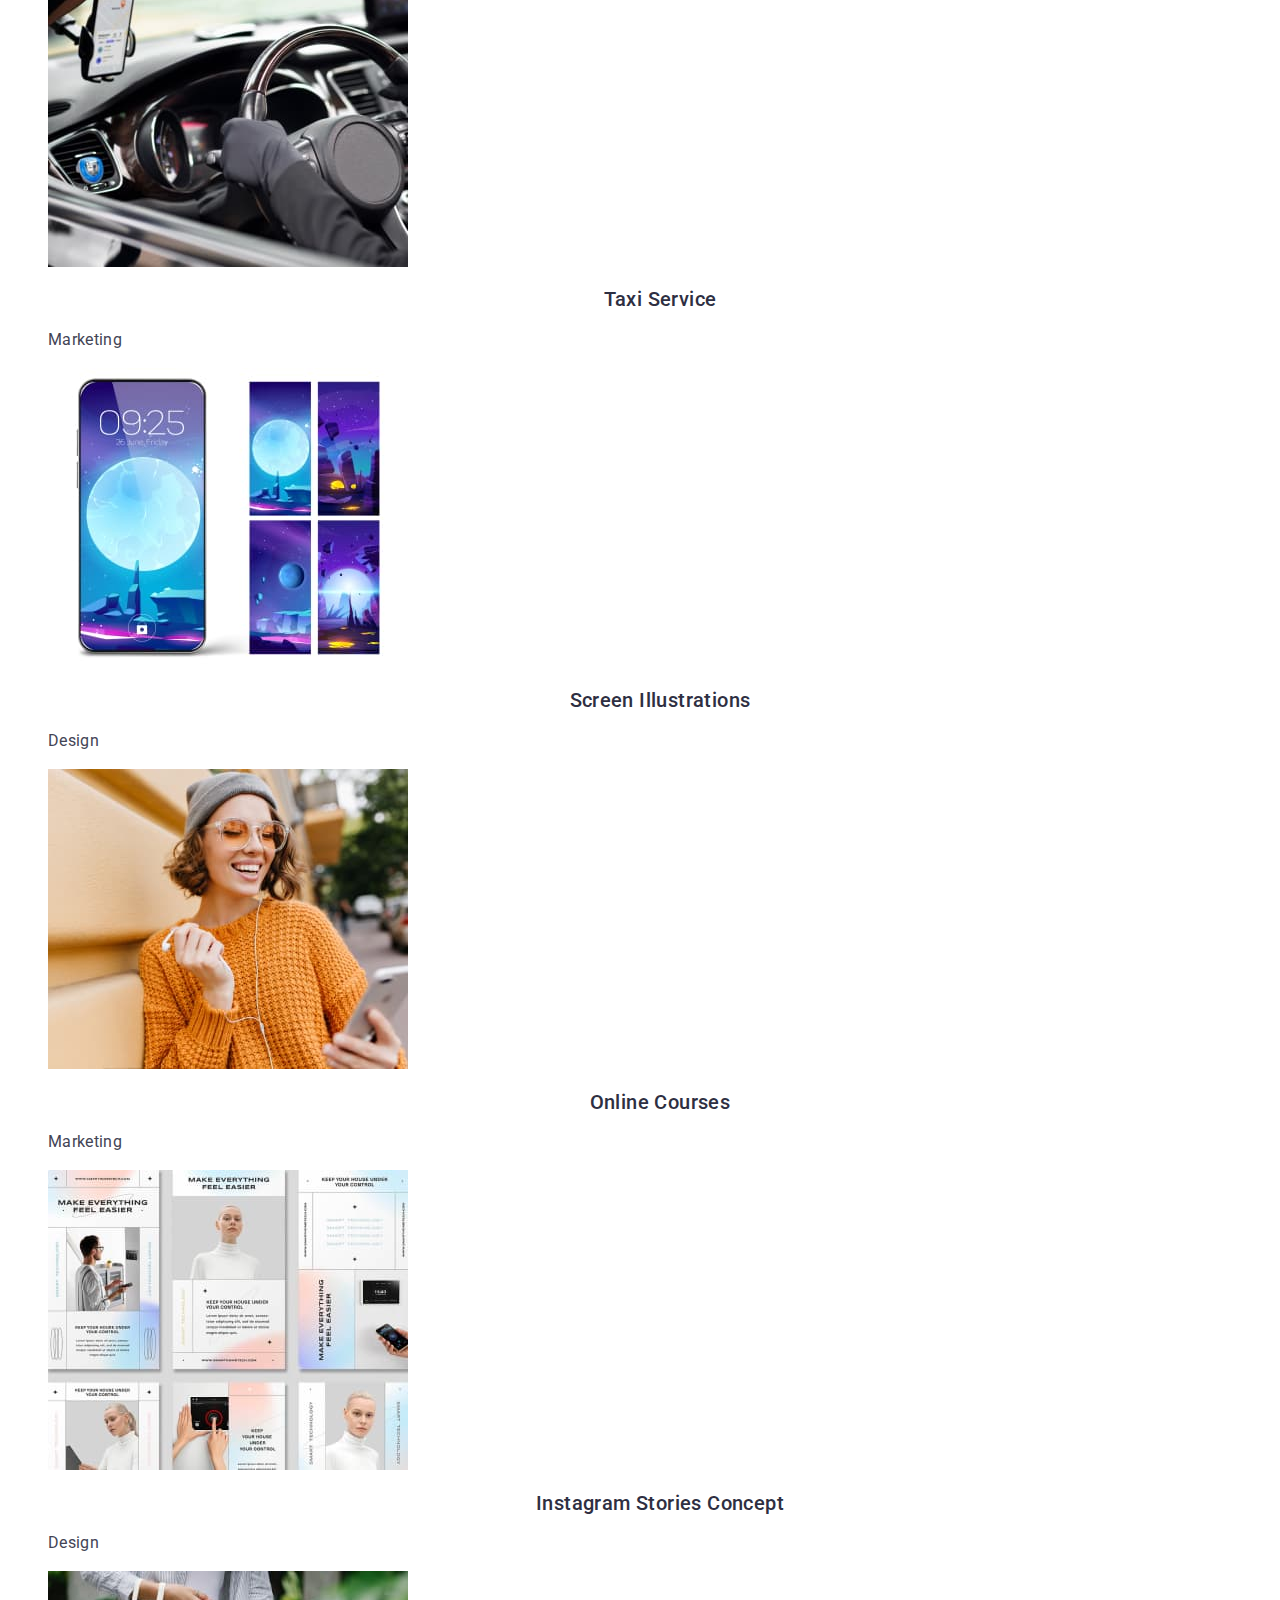
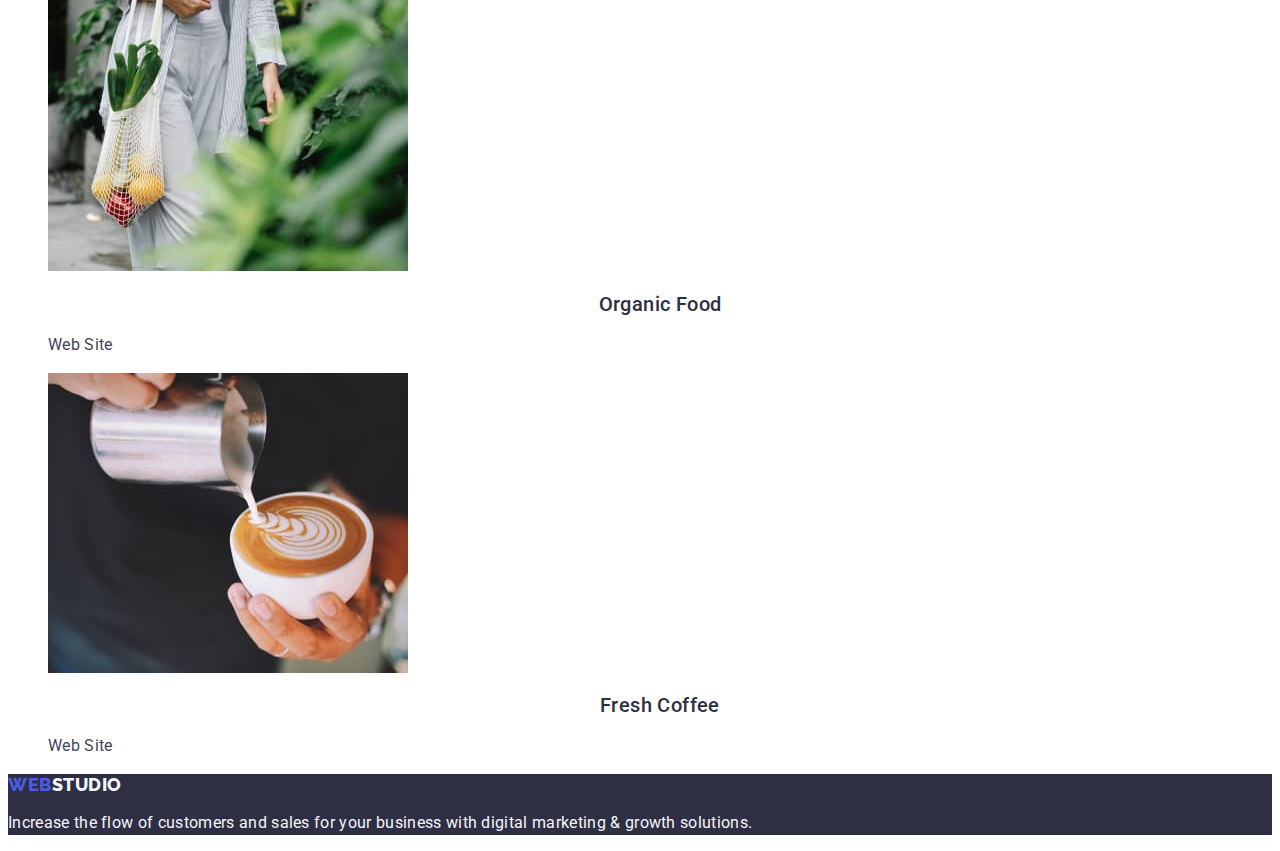
==== commit 90d63bec: "pravka2" ====
--- a/portfolio.html
+++ b/portfolio.html
@@ -45,7 +45,7 @@
         <li class="card-item">
             <a href="" class="card-item-link link">
             <img src="./images/bankap.jpg" alt="Banking App" width="360" class="card-item-img">
-            <h2 class="card-item-title title">App Interface Concept</h2>
+            <h2 class="card-item-title title">Banking App Interface Concept</h2>
             <p class="card-item-text text">App</p>
             </a>
         </li>
--- a/css/styles.css
+++ b/css/styles.css
@@ -31,6 +31,7 @@
     font-size: 16px;
     line-height: 1.5;
     letter-spacing: 0.02em;
+    color: var(--text-color);
          }
 /* HEADER */
 
@@ -83,11 +84,13 @@
     font-weight: 700;
     font-size: 56px;
     line-height: 1.07;
+    text-align: center;
+    letter-spacing: 0.02em;
     Color: var(--whitty-color);
 }
 
 .hero-btn {
-    font-family: 'Roboto' sans-serif;
+    font-family: inherit;
     font-weight: 500;
     font-size: 16px;
     line-height: 1.5;
@@ -186,16 +189,15 @@
 .filter-list-item {}
         
 .filter-item-btn {
-    font-family: 
-        'Roboto' sans-serif;
-        font-style: normal;
-        font-weight: 500;
-        font-size: 16px;
-        line-height: 1.5;
-        letter-spacing: 0.04em;
-        color: var(--simple-color);
-        background: #F4F4FD;
-        cursor: pointer;
+    font-family: inherit;
+    font-style: normal;
+    font-weight: 500;
+    font-size: 16px;
+    line-height: 1.5;
+    letter-spacing: 0.04em;
+    color: var(--simple-color);
+    background: #F4F4FD;
+    cursor: pointer;
 }
 .filter-item-btn:hover,
 .filter-item-btn:focus,
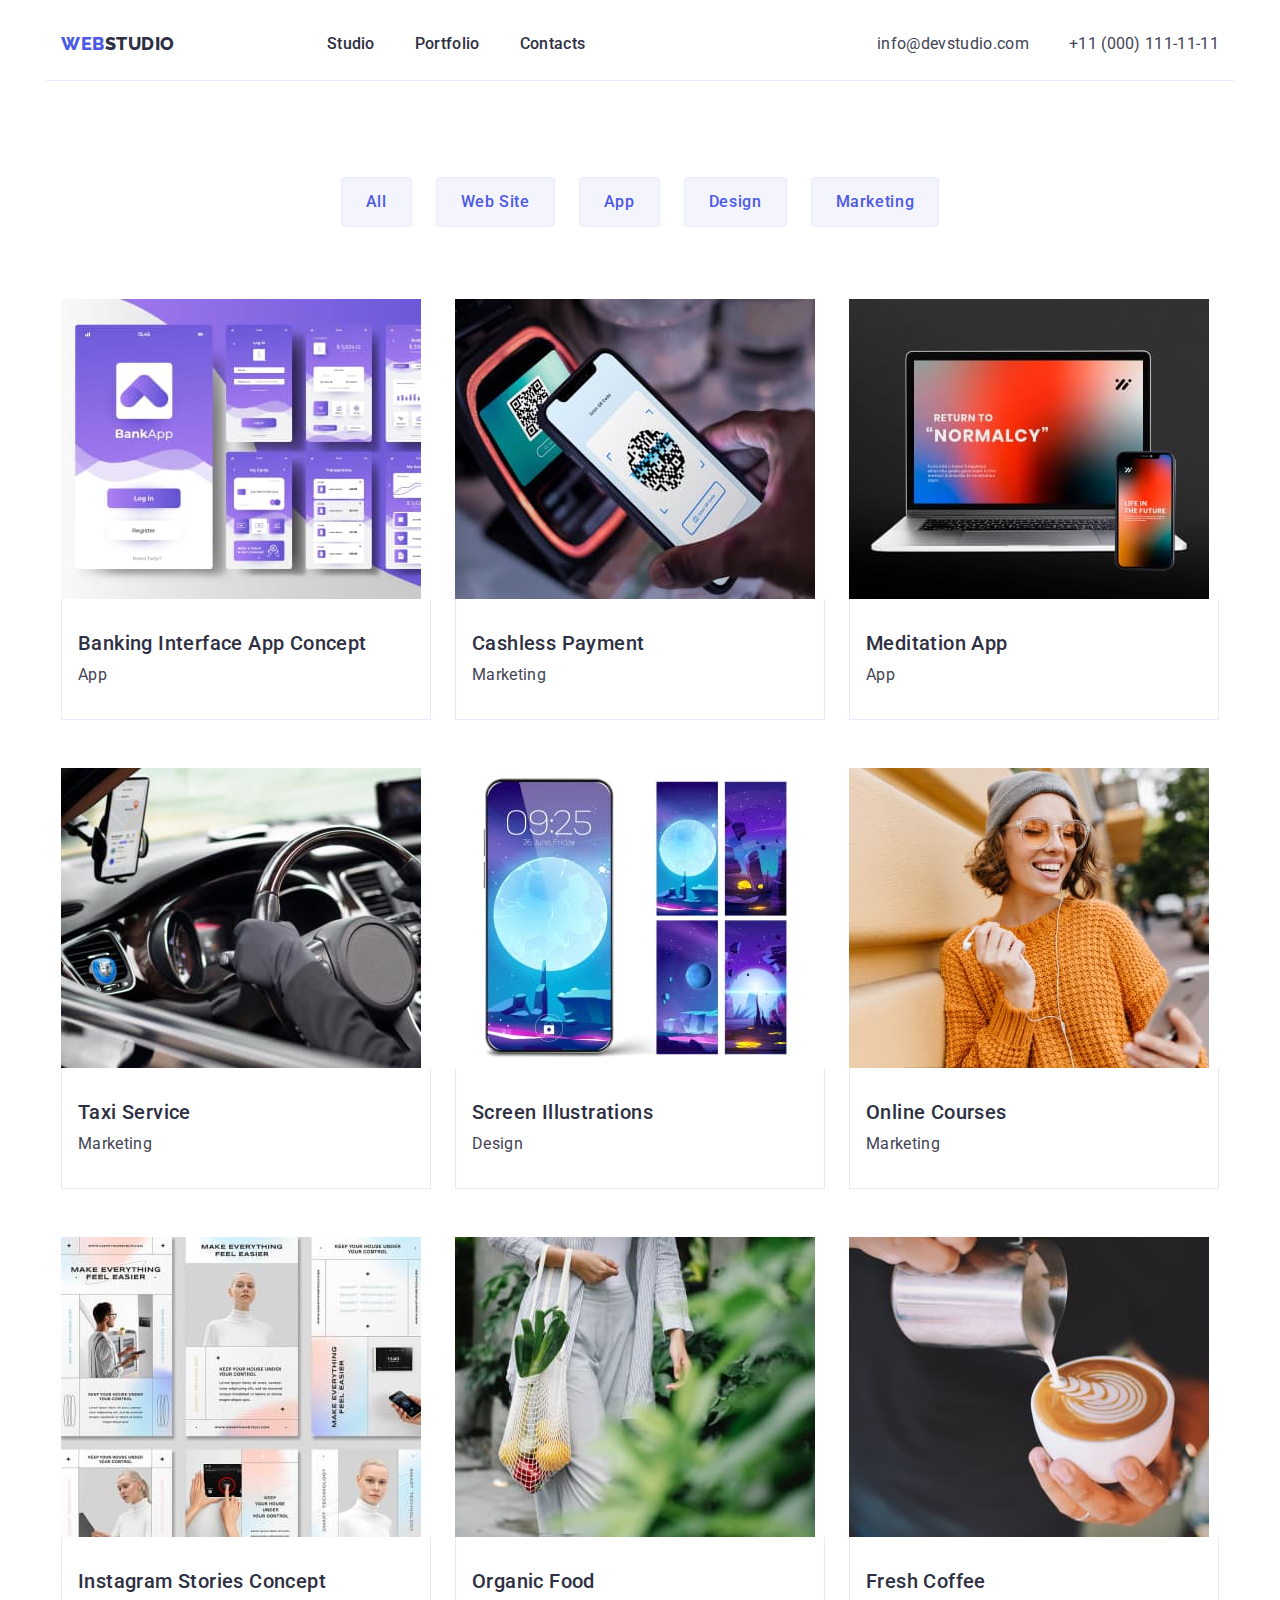
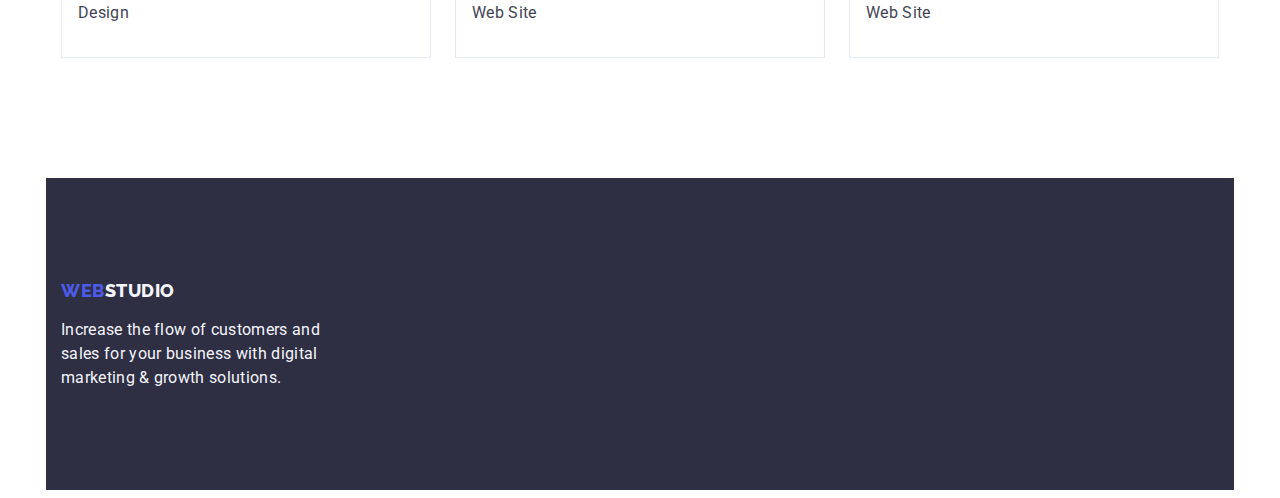
==== commit 18f0ac47: "adv1" ====
--- a/portfolio.html
+++ b/portfolio.html
@@ -11,106 +11,135 @@
     <link
         href="https://fonts.googleapis.com/css2?family=Raleway:wght@800&family=Roboto:wght@400;500;700;900&display=swap"
         rel="stylesheet">
+    <link rel="stylesheet" href="https://cdnjs.cloudflare.com/ajax/libs/modern-normalize/2.0.0/modern-normalize.min.css"
+            integrity="sha512-4xo8blKMVCiXpTaLzQSLSw3KFOVPWhm/TRtuPVc4WG6kUgjH6J03IBuG7JZPkcWMxJ5huwaBpOpnwYElP/m6wg=="
+            crossorigin="anonymous" referrerpolicy="no-referrer">
     <link rel="stylesheet" href="./css/styles.css">
 </head>
 
 <body>
-    <header>
-        <nav>
-            <a href="./index.html" class="link logo">Web<span class="logo-part">Studio</span></a>
-            <ul class="list">
-                <li><a href="./index.html" class="link-nav link">Studio</a></li>
-                <li><a href="./portfolio.html" class="link-nav link">Portfolio</a></li>
-                <li><a href="" class="link-nav link">Contacts</a></li>
-            </ul>
-        </nav>
-        <address class="adrs">
-            <ul class="list">
-                <li><a href="mailto:info@devstudio.com" class="link-adrs link">info@devstudio.com</a></li>
-                <li><a href="tel:+110001111111" class="link-adrs link">+11 (000) 111-11-11</a></li>
-            </ul>
-        </address>
+    <header class="header">
+        <div class="container div-header">
+            <nav class="header-nav">
+                <a href="./index.html" class="link logo">Web<span class="logo-part">Studio</span></a>
+                <ul class="list header-menu">
+                    <li><a href="./index.html" class="link-nav link">Studio</a></li>
+                    <li><a href="./portfolio.html" class="link-nav link">Portfolio</a></li>
+                    <li><a href="" class="link-nav link">Contacts</a></li>
+                </ul>
+            </nav>
+            <address class="adrs">
+                <ul class="list header-adrs">
+                    <li><a href="mailto:info@devstudio.com" class="link-adrs link">info@devstudio.com</a></li>
+                    <li><a href="tel:+110001111111" class="link-adrs link">+11 (000) 111-11-11</a></li>
+                </ul>
+            </address>
+        </div>
     </header>
     <main>
         <section class="filter">
-            <h1 hidden class="filter-title">Filter</h1>
-            <ul class="filter-list list">
-        <li class="filter-list-item"><button type="button" class="filter-item-btn">All</button></li>
-        <li class="filter-list-item"><button type="button" class="filter-item-btn">Web Site</button></li>        
-        <li class="filter-list-item"><button type="button" class="filter-item-btn">App</button></li>
-        <li class="filter-list-item"><button type="button" class="filter-item-btn">Design</button></li>
-        <li class="filter-list-item"><button type="button" class="filter-item-btn">Marketing</button></li>
-           </ul>
-           <ul class="filter-card-list list">
-        <li class="card-item">
-            <a href="" class="card-item-link link">
-            <img src="./images/bankap.jpg" alt="Banking App" width="360" class="card-item-img">
-            <h2 class="card-item-title title">Banking App Interface Concept</h2>
-            <p class="card-item-text text">App</p>
-            </a>
-        </li>
-        <li class="card-item">
-            <a href="" class="card-item-link link">
-            <img src="./images/cashpay.jpg" alt="Cashless Payment" width="360" class="card-item-img">
-            <h2 class="card-item-title title">Cashless Payment</h2>
-            <p class="card-item-text text">Marketing</p>
-            </a>
-        </li>
-        <li class="card-item">
-            <a href="" class="card-item-link link">
-            <img src="./images/mediap.jpg" alt="Meditation App" width="360" class="card-item-img">
-            <h2 class="card-item-title title">Meditation App</h2>
-            <p class="card-item-text text">App</p>
-            </a>
-        </li>
-        <li class="card-item">
-            <a href="" class="card-item-link link">
-            <img src="./images/taxis.jpg" alt="Taxi Service" width="360" class="card-item-img">
-            <h2 class="card-item-title title">Taxi Service</h2>
-            <p class="card-item-text text">Marketing</p>
-            </a>
-        </li>
-        <li class="card-item">
-            <a href="" class="card-item-link link">
-            <img src="./images/screen.jpg" alt="Screen Illustrations" width="360" class="card-item-img">
-            <h2 class="card-item-title title">Screen Illustrations</h2>
-            <p class="card-item-text text">Design</p>
-            </a>
-        </li>
-        <li class="card-item">
-            <a href="" class="card-item-link link">
-            <img src="./images/onlinec.jpg" alt="Girl with phone" width="360" class="card-item-img">
-            <h2 class="card-item-title title">Online Courses</h2>
-            <p class="card-item-text text">Marketing</p>
-            </a>
-        </li>
-        <li class="card-item">
-            <a href="" class="card-item-link link">
-            <img src="./images/instor.jpg" alt="Instagram Stories" width="360" class="card-item-img">
-            <h2 class="card-item-title title">Instagram Stories Concept</h2>
-            <p class="card-item-text text">Design</p>
-            </a>
-        </li>
-        <li class="card-item">
-            <a href="" class="card-item-link link">
-            <img src="./images/organf.jpg" alt="Organic Food" width="360" class="card-item-img">
-            <h2 class="card-item-title title">Organic Food</h2>
-            <p class="card-item-text text">Web Site</p>
-            </a>
-        </li>
-        <li class="card-item">
-            <a href="" class="card-item-link link">
-            <img src="./images/fcoffee.jpg" alt="Cup with coffee" width="360" class="card-item-img">
-            <h2 class="card-item-title title">Fresh Coffee</h2>
-            <p class="card-item-text text">Web Site</p>
-            </a>
-        </li>
-        </ul>          
+          <div class="container div-filter">
+              <h1 hidden class="filter-title visually-hidden">Filter</h1>
+              <ul class="filter-list list">
+            <li class="filter-list-item"><button type="button" class="filter-item-btn">All</button></li>
+            <li class="filter-list-item"><button type="button" class="filter-item-btn">Web Site</button></li>        
+            <li class="filter-list-item"><button type="button" class="filter-item-btn">App</button></li>
+            <li class="filter-list-item"><button type="button" class="filter-item-btn">Design</button></li>
+            <li class="filter-list-item"><button type="button" class="filter-item-btn">Marketing</button></li>
+             </ul>
+          </div>
+        <div class="container div-card">
+               <ul class="filter-card-list list">
+            <li class="card-item">
+                <a href="" class="card-item-link link">
+                <img src="./images/bankap.jpg" alt="Banking App" width="360" class="card-item-img">
+              <div class="card-bottom">
+                  <h2 class="card-item-title title">Banking Interface App Concept</h2>
+                  <p class="card-item-text text">App</p>
+              </div>
+                </a>
+            </li>
+            <li class="card-item">
+                <a href="" class="card-item-link link">
+                <img src="./images/cashpay.jpg" alt="Cashless Payment" width="360" class="card-item-img">
+               <div class="card-bottom">
+                 <h2 class="card-item-title title">Cashless Payment</h2>
+                 <p class="card-item-text text">Marketing</p>
+               </div>
+                </a>
+            </li>
+            <li class="card-item">
+                <a href="" class="card-item-link link">
+                <img src="./images/mediap.jpg" alt="Meditation App" width="360" class="card-item-img">
+               <div class="card-bottom">
+                 <h2 class="card-item-title title">Meditation App</h2>
+                 <p class="card-item-text text">App</p>
+               </div>
+                </a>
+            </li>
+            <li class="card-item">
+                <a href="" class="card-item-link link">
+                <img src="./images/taxis.jpg" alt="Taxi Service" width="360" class="card-item-img">
+              <div class="card-bottom">
+                  <h2 class="card-item-title title">Taxi Service</h2>
+                  <p class="card-item-text text">Marketing</p>
+              </div>
+                </a>
+            </li>
+            <li class="card-item">
+                <a href="" class="card-item-link link">
+                <img src="./images/screen.jpg" alt="Screen Illustrations" width="360" class="card-item-img">
+               <div class="card-bottom">
+                 <h2 class="card-item-title title">Screen Illustrations</h2>
+                 <p class="card-item-text text">Design</p>
+               </div>
+                </a>
+            </li>
+            <li class="card-item">
+                <a href="" class="card-item-link link">
+                <img src="./images/onlinec.jpg" alt="Girl with phone" width="360" class="card-item-img">
+               <div class="card-bottom">
+                 <h2 class="card-item-title title">Online Courses</h2>
+                 <p class="card-item-text text">Marketing</p>
+               </div>
+                </a>
+            </li>
+            <li class="card-item">
+                <a href="" class="card-item-link link">
+                <img src="./images/instor.jpg" alt="Instagram Stories" width="360" class="card-item-img">
+               <div class="card-bottom">
+                 <h2 class="card-item-title title">Instagram Stories Concept</h2>
+                 <p class="card-item-text text">Design</p>
+               </div>
+                </a>
+            </li>
+            <li class="card-item">
+                <a href="" class="card-item-link link">
+                <img src="./images/organf.jpg" alt="Organic Food" width="360" class="card-item-img">
+              <div class="card-bottom">
+                  <h2 class="card-item-title title">Organic Food</h2>
+                  <p class="card-item-text text">Web Site</p>
+              </div>
+                </a>
+            </li>
+            <li class="card-item">
+                <a href="" class="card-item-link link">
+                <img src="./images/fcoffee.jpg" alt="Cup with coffee" width="360" class="card-item-img">
+               <div class="card-bottom">
+                 <h2 class="card-item-title title">Fresh Coffee</h2>
+                 <p class="card-item-text text">Web Site</p>
+               </div>
+                </a>
+            </li>
+            </ul>          
+        </div>
         </section>
   </main>
-<footer class="footer">
-    <a href="./index.html" class="link logo">Web<span class="foot-logo-part">Studio</span></a>
-    <P class="footer-text text">Increase the flow of customers and sales for your business with digital marketing &
-        growth solutions.</P>
+<footer class="container footer">
+    <div class="div-foot">
+        <a href="./index.html" class="link logo">Web<span class="foot-logo-part">Studio</span></a>
+        <p class="footer-text text">Increase the flow of customers and sales for your business with digital marketing &
+            growth solutions.</p>
+    </div>
 </footer>
     </html>--- a/css/styles.css
+++ b/css/styles.css
@@ -15,9 +15,42 @@
 .link {
         text-decoration: none;
     }
-.ul {text-decoration: none;}
+p, h1,h2,h3 {
+        margin-top: 0;
+        margin-bottom: 0;
+    }
+ul {
+    list-style-type: none;
+    margin-top: 0;
+    margin-bottom: 0;
+    padding-left: 0;
+   }
+   .container {
+    width: 100%;
+    max-width: 1158px;
+    margin: 0 auto;
+    padding-left: 15px;
+    padding-right: 15px;
+    /* outline: 2px solid yellow; */
+   }
+.visually-hidden {
+    position: absolute;
+    width: 1px;
+    height: 1px;
+    margin: -1px;
+    border: 0;
+    padding: 0;
+    white-space: nowrap;
+    clip-path: inset(100%);
+    clip: rect(0 0 0 0);
+    overflow: hidden;
+}
+img {
+    display: block;
+    max-width: 100%;
+}
 .list {
-        list-style: none;
+    text-decoration: none;
     }
 .title {
     font-weight: 500;
@@ -33,8 +66,29 @@
     letter-spacing: 0.02em;
     color: var(--text-color);
          }
-/* HEADER */
-
+/*!------------------ HEADER ---------------------------*/
+.header {
+    background-color: var(--whitty-color);
+}
+    
+.header-menu {
+    display: flex;
+    padding-left: 76px;
+    gap: 40px;
+    
+}
+.header-adrs {
+    display: flex;
+    gap: 40px;
+    }
+.div-header {
+display: flex;
+border-bottom: 1px solid #E7E9FC;
+}
+.header-nav {
+    display: flex;
+    align-items: center;
+}
 .logo {
     font-family: 'Raleway',sans-serif;
     font-weight: 800;
@@ -42,7 +96,8 @@
     line-height: 1.17;
     letter-spacing: 0.03em;
     text-transform: uppercase;
-    color: var(--simple-color)
+    color: var(--simple-color);
+    margin-right: 76px;
 }
 
 .logo-part {
@@ -53,6 +108,10 @@
     line-height: 1.50;
     letter-spacing: 0.02em;
     color: var(--title-color);
+    display: inline-block;
+    padding-top: 24px;
+    padding-bottom: 24px;
+
 }
 .link-nav:active,
 .link-nav:hover,
@@ -60,14 +119,18 @@
      color: var(--active-color);
 }
 .adrs {
-    font-style: normal
+    font-style: normal;
+    margin-left: auto;
     }
 
 .link-adrs {
     font-style: normal;
     line-height: 1.5;
     letter-spacing: 0.02em;
-    color: var(--text-color)
+    color: var(--text-color);
+    display: inline-block;
+    padding-top: 24px;
+    padding-bottom: 24px;
 }
 .link-adrs:active,
 .link-adrs:hover,
@@ -77,9 +140,14 @@
 
 /*!------------------ HERO ---------------------------*/
 .hero {
-    background-color: var(--title-color);
-}
-
+background-color: var(--title-color);
+padding-top: 188px;
+padding-bottom: 188px;
+
+}
+.div-hero {
+    
+}
 .hero-title {
     font-weight: 700;
     font-size: 56px;
@@ -87,6 +155,10 @@
     text-align: center;
     letter-spacing: 0.02em;
     Color: var(--whitty-color);
+    margin-right :auto;
+    margin-left: auto;
+    margin-bottom: 48px;
+    max-width: 496px;   
 }
 
 .hero-btn {
@@ -98,28 +170,60 @@
     cursor: pointer;
     color: var(--whitty-color);
     background-color: var(--simple-color);
-}
+    margin-right: auto;
+    margin-left: auto;
+    display: block;
+    padding: 16px 32px;
+    margin: 0 auto;
+    border-radius: 4px;
+    
+}   
 .hero-btn:focus,
 .hero-btn:hover {
     background-color: var(--active-color);
 }
 
 /*!------------------our advantages---------------------  */
-.adv {}
-
-.adv-title {}
-
-.adv-list {}
-
-.adv-item {}
-
-.adv-item-title {}
-
-
-.adv-item-text {}
+.adv {
+    background-color: var(--whitty-color);
+    padding-top: 120px;
+    padding-bottom: 120px;
+}
+.adv-div {
+    
+    
+    
+}
+.adv-title {
+    
+}
+
+.adv-list {
+    display: flex;
+     gap: 24px;
+}
+
+.adv-item {
+  width: calc((100% - 3*24px) / 4);
+}
+
+.adv-item-title {
+    text-align: left;
+    margin-bottom: 8px;
+
+}
+
+
+.adv-item-text {
+
+
+}
 
 /*!------------------What are we doing---------------------  */
-.wawd {}
+.wawd {
+    padding-bottom: 120px;
+    background-color: var(--whitty-color);
+}
 
 .wawd-title {
     font-weight: 700;
@@ -131,13 +235,22 @@
     color: var(--title-color);
 }
 
-.wawd-list {}
-
-.waws-item {}
+.wawd-list {
+    display: flex;
+    gap: 24px;
+    margin-top: 72px;
+}
+
+.wawd-item {
+    width: calc((100% - 2*24px) / 3);
+    border: 1px solid #E7E9FC;
+}
 
 /*!------------------Our Team-------------------------------  */
  .team {
     background-color: var(--darwhit-color);
+    padding-bottom: 120px;
+    padding-top: 120px;
  }
 
  .team-title {
@@ -148,31 +261,55 @@
     letter-spacing: 0.02em;
     text-transform: capitalize;
     color: #2E2F42;
+    
  }
 
- .team-list {}
+ .team-list {
+    display: flex;
+    margin-top: 72px;
+    gap: 24px;
+
+ }
 
  .team-item {
-    background-color: var(--whitty-color)
+    width: calc((100% - 72px) / 4);
+    background-color: #FFFFFF;
+    border-radius: 0px 0px 4px 4px;
+    
  }
 
  .team-item-img {}
 
  .team-item-title {}
 
- .team-item-text {}
-
-
+ .team-item-text {
+    text-align: center;
+    margin-top: 8px;
+    }
+
+.div-team-name {
+    padding: 32px 16px;
+ }
 
 
  /*!------------------FOOTER-------------------------------  */
 
  .footer {
     background-color: #2E2F42;
-}
+    padding-top: 101.5px;
+    padding-bottom: 100px;
+    }
+.div-foot {
+    display: inline-block;
+    max-width: 264px;
+    
+}
+
 .footer-text {
     color: var(--darwhit-color);
 letter-spacing: 0.02em;
+margin-top: 17.5px;
+
 }
     .foot-logo-part {
       color: var(--darwhit-color);
@@ -180,14 +317,35 @@
 
 
         /*!------------------FILTER-------------------------------  */
-.filter {}
+.filter {
+    padding-top: 96px;
+    padding-bottom: 120px;
+    background-color: var(--whitty-color);
+}
         
 .filter-title {}
         
-.filter-list {}
+.filter-list {
+    
+    display: flex;
+    justify-content: center;
+    gap: 24px;
+    margin-bottom: 72px;
+    align-items: flex-start;
+    
+}
         
-.filter-list-item {}
-        
+.filter-list-item {
+    
+    
+   
+}
+  .div-filter {
+   
+   background-color: var(--whitty-color);
+  
+  }
+    
 .filter-item-btn {
     font-family: inherit;
     font-style: normal;
@@ -198,28 +356,58 @@
     color: var(--simple-color);
     background: #F4F4FD;
     cursor: pointer;
-}
+    padding: 12px 24px;
+    border: 1px solid #E7E9FC;
+    border-radius: 4px;
+    
+}
+
 .filter-item-btn:hover,
 .filter-item-btn:focus,
 .filter-item-btn:active {
     color: var(--whitty-color);
     background: var(--active-color);
 }
-.filter-card-list {}
+.filter-card-list {
+    display: flex;
+    flex-wrap: wrap;
+    gap: 48px 24px;
+}
 
 .card-item-link:hover,
 .card-item-link:focus {
     color: var(--active-color);
 }
-
-.card-item {}
+.div-card {
+    
+    
+    
+    
+}
+.card-item {
+    width: calc((100% - 2*24px)/3);
+   
+    
+}
 
 .card-item-link {}
 
-
+.card-bottom {
+    padding: 32px 16px;
+    border-right: 1px solid #E7E9FC;
+    border-bottom: 1px solid #E7E9FC;
+    border-left: 1px solid #E7E9FC;
+    border-top: none;
+
+}
 .card-item-img {}
 
-.card-item-title {}
+.card-item-title {
+    letter-spacing: 0.02em;
+    text-align:left ;
+    margin-bottom: 8px;
+    
+}
 
 .card-item-text {}
 
